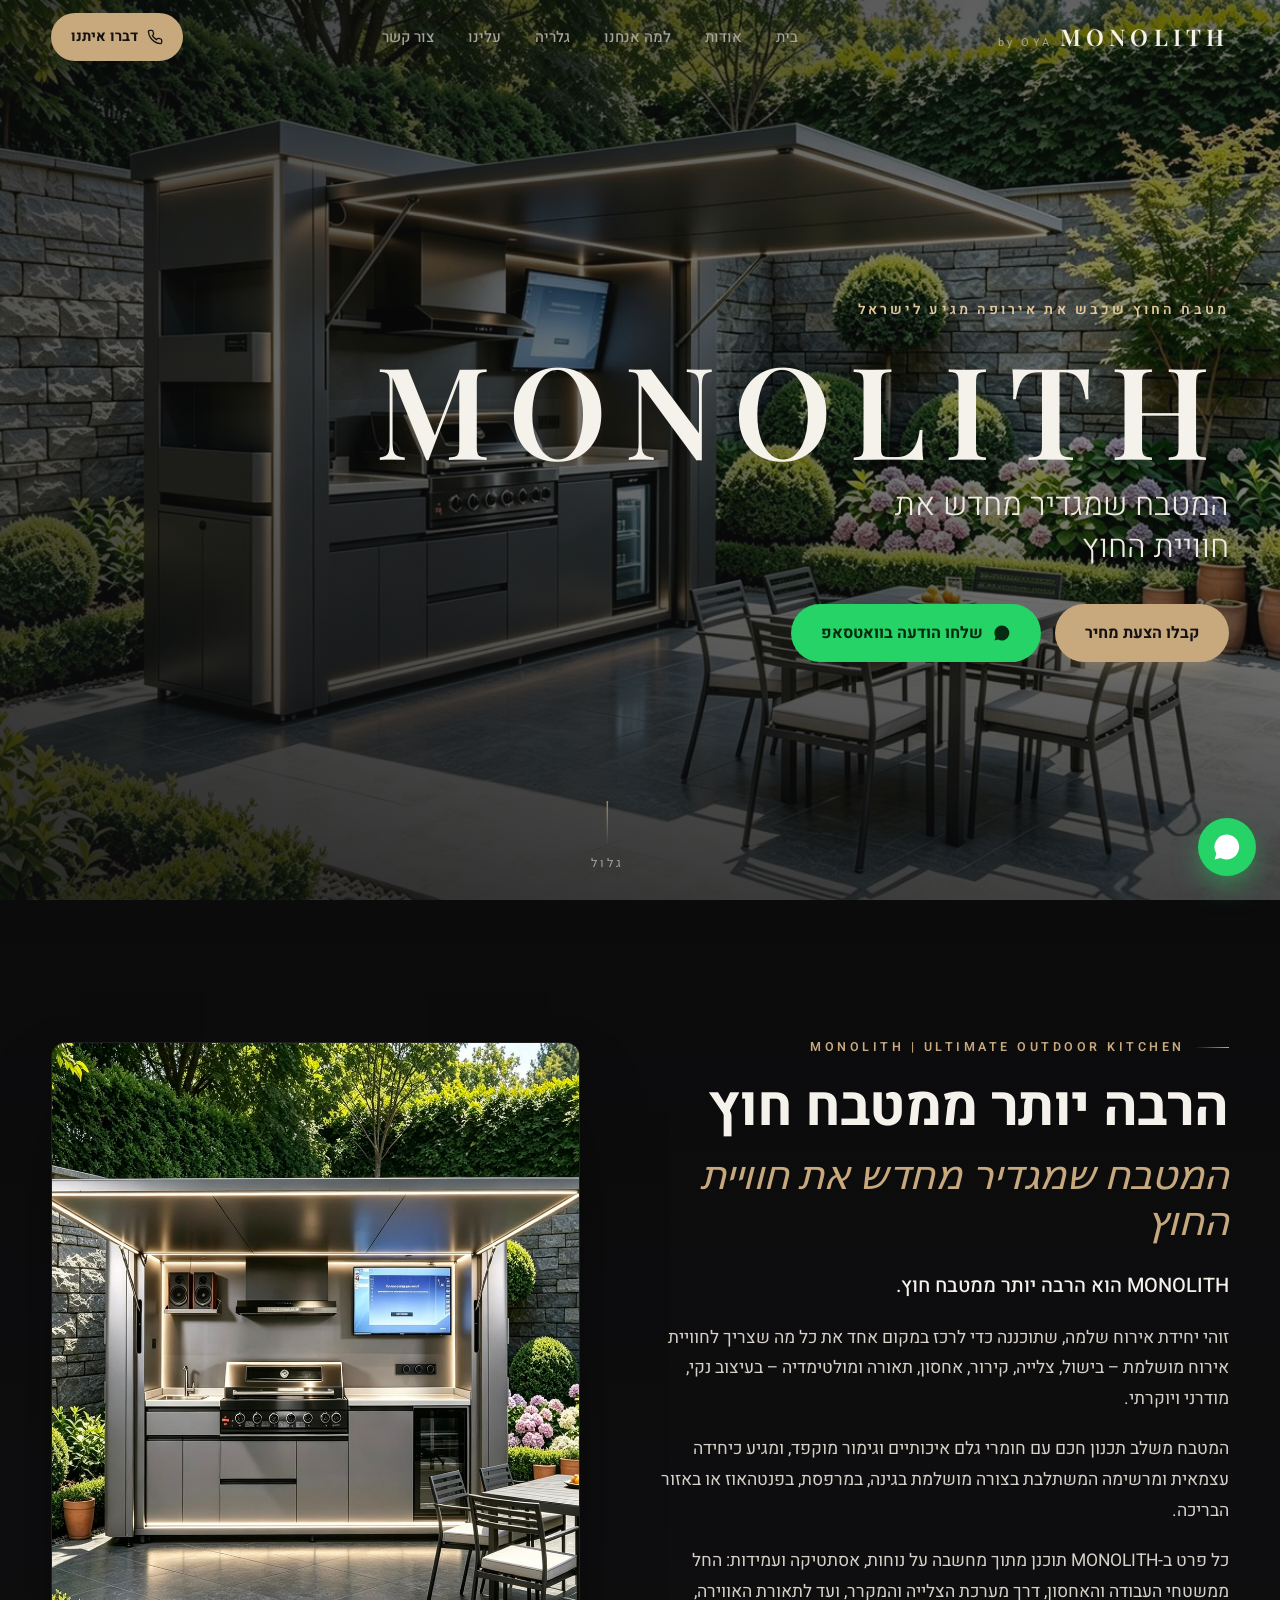
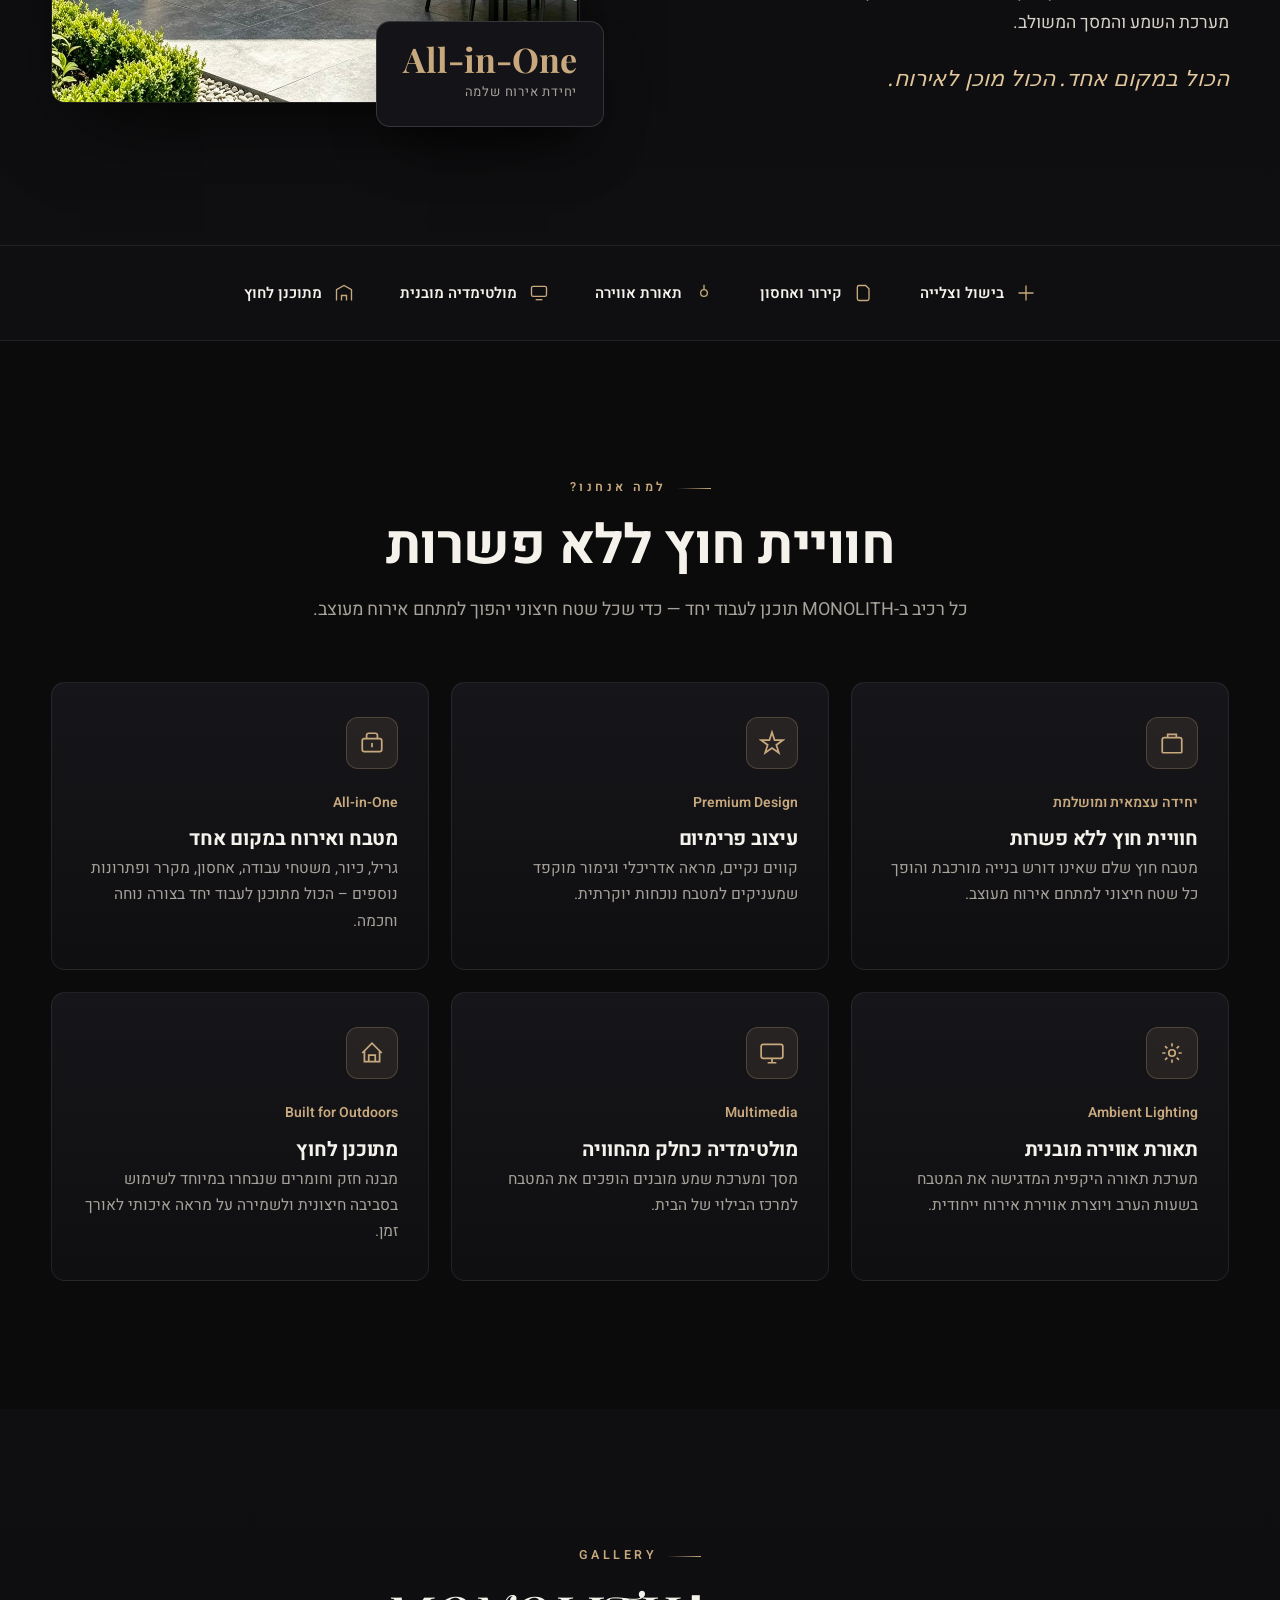
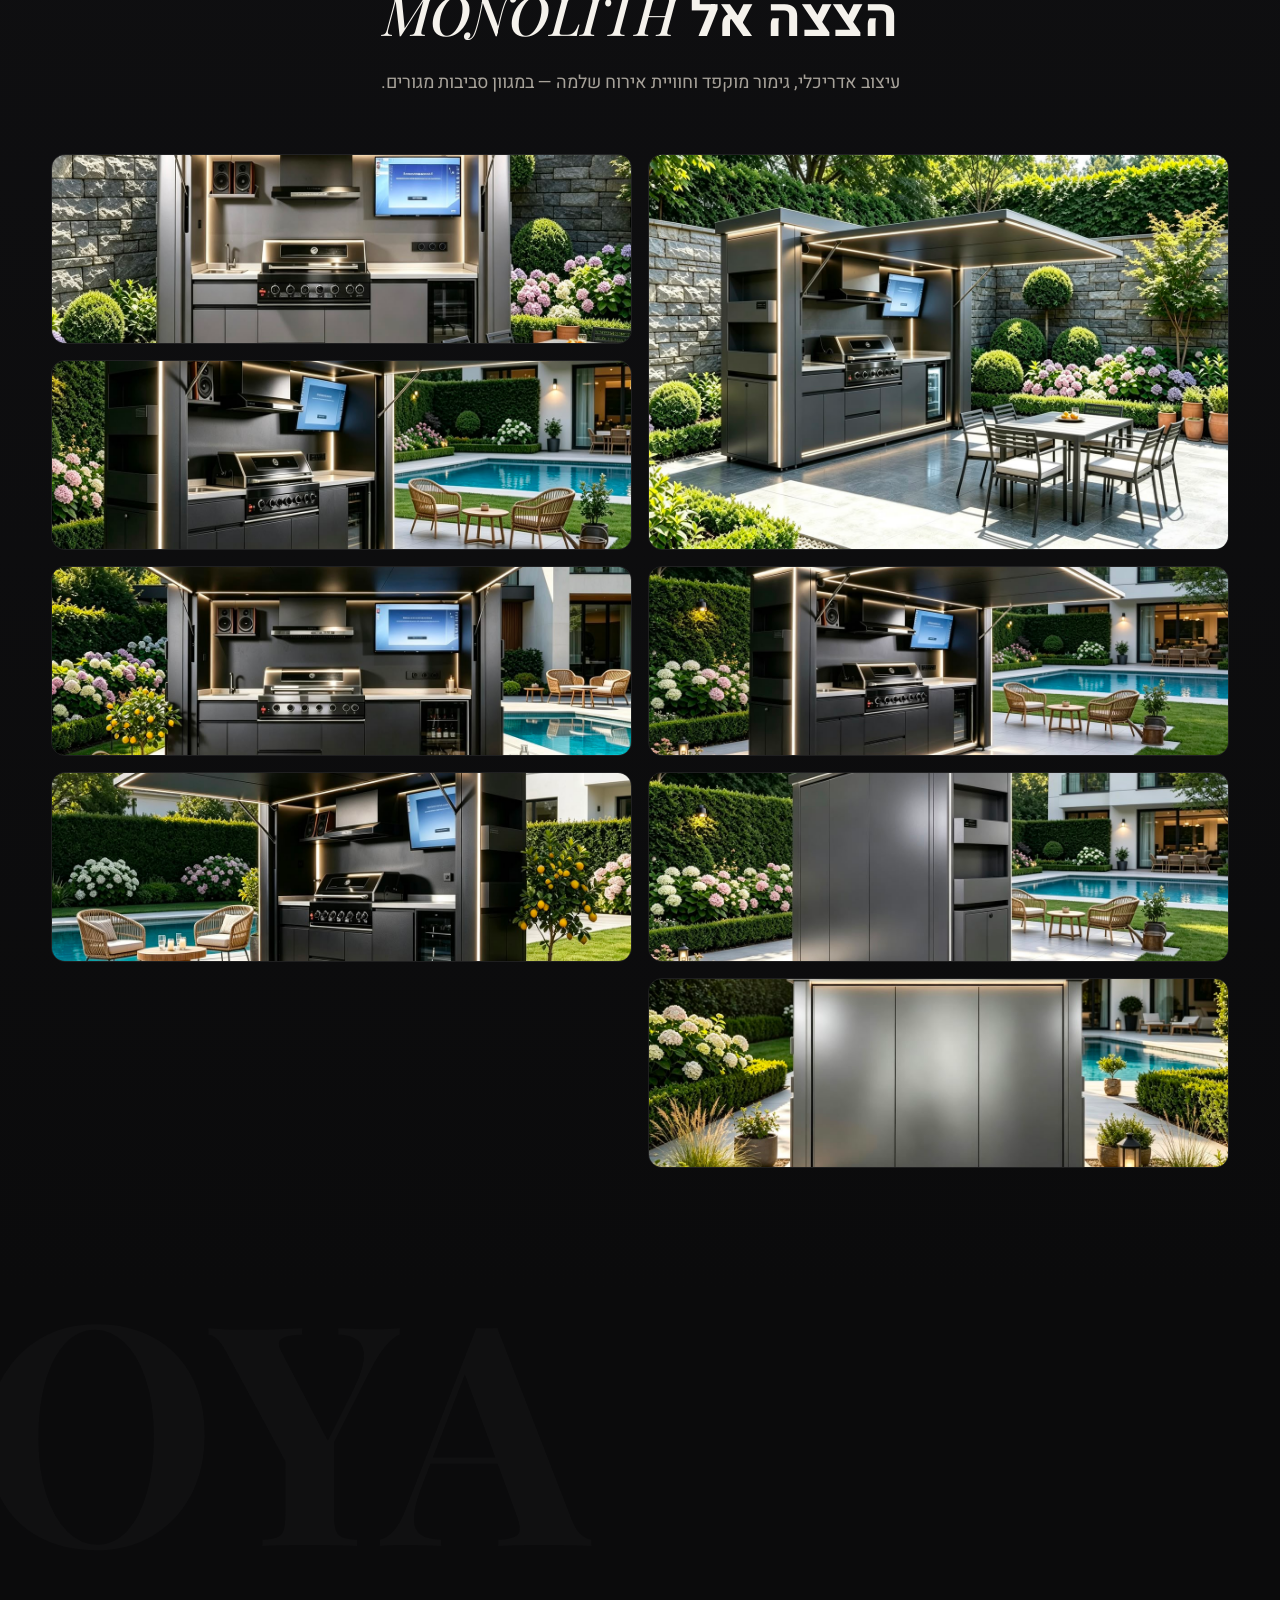
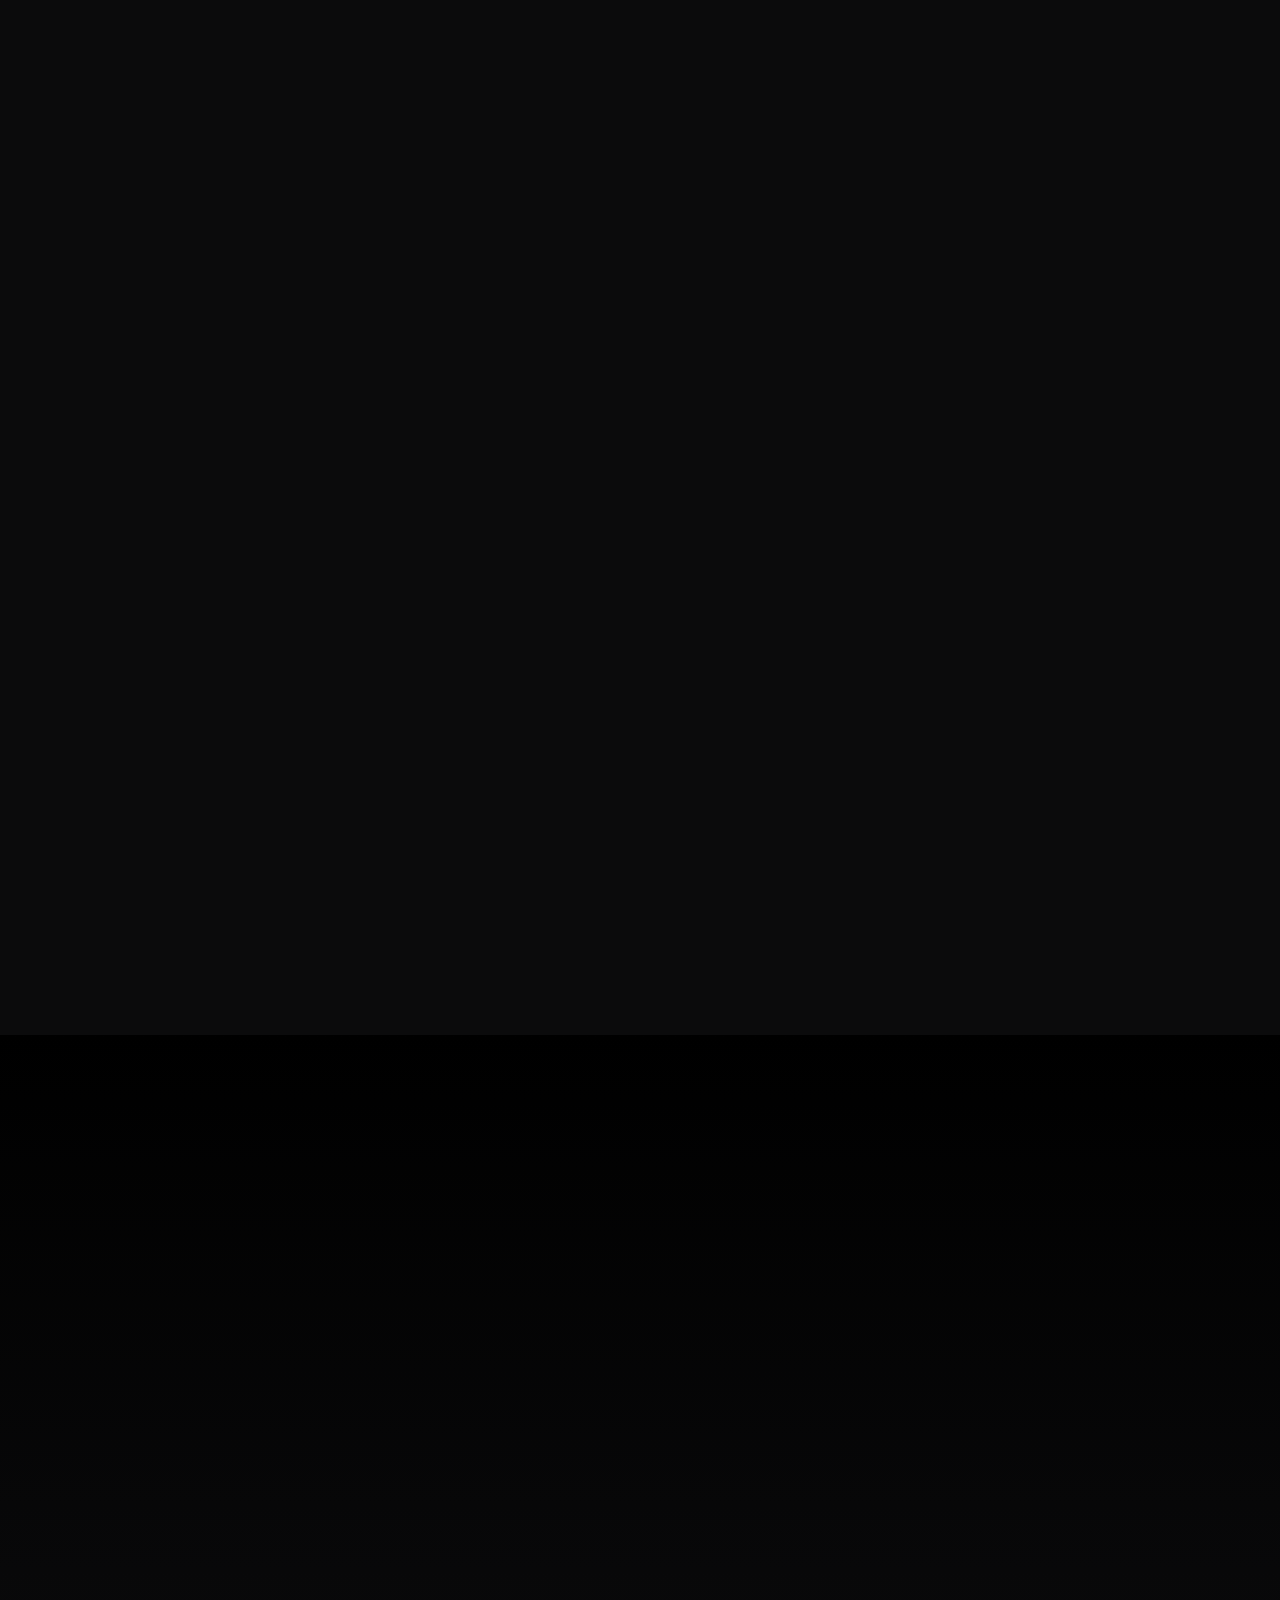
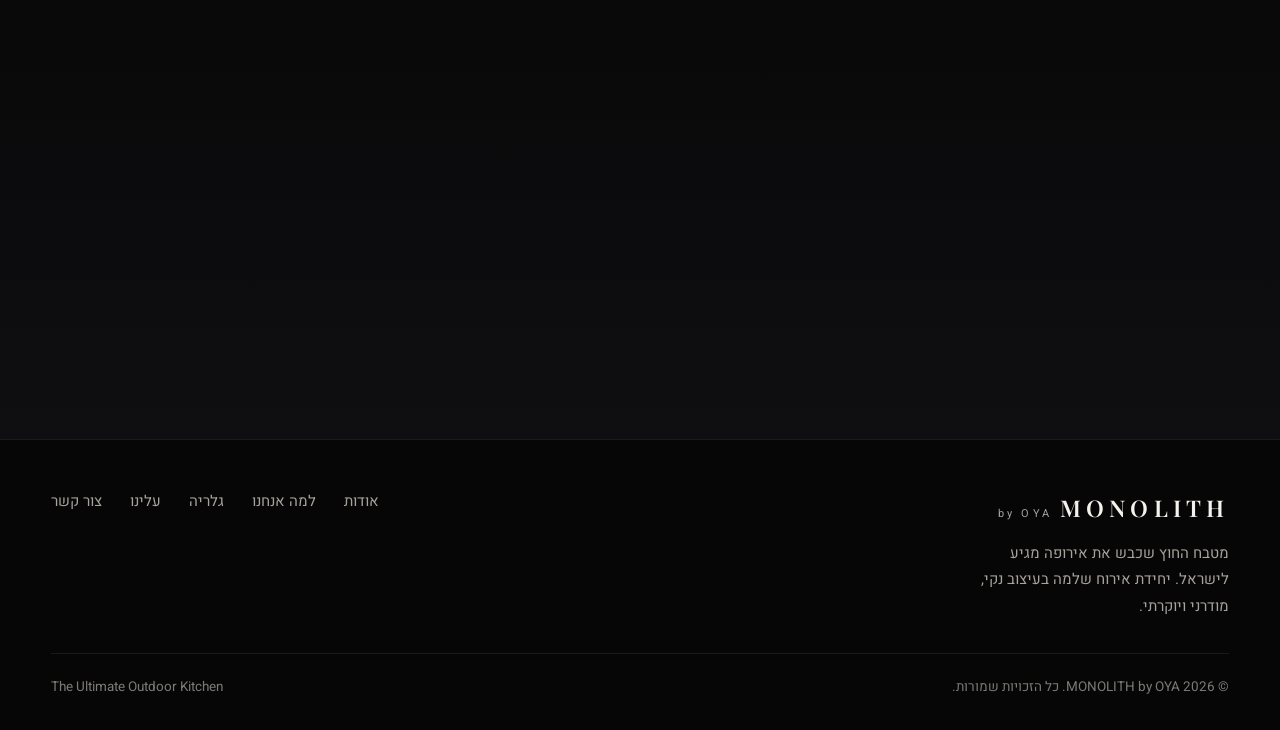
==== index.html @ 4d853788 "MONOLITH by OYA landing page (hero video, RTL, anchor nav, contact)" ====
<!DOCTYPE html>
<html lang="he" dir="rtl">
<head>
<meta charset="UTF-8">
<meta name="viewport" content="width=device-width, initial-scale=1">
<title>MONOLITH by OYA | מטבח החוץ שמגדיר מחדש את חוויית החוץ</title>
<meta name="description" content="MONOLITH מאת OYA — יחידת מטבח חוץ עצמאית ויוקרתית: גריל, כיור, מקרר, אחסון, תאורת אווירה ומולטימדיה במוצר אחד שלם. מטבח החוץ שכבש את אירופה מגיע לישראל.">
<meta name="theme-color" content="#0b0b0c">
<link rel="canonical" href="https://monolith-kitchens.com/">
<!-- Open Graph -->
<meta property="og:type" content="website">
<meta property="og:title" content="MONOLITH by OYA — The Ultimate Outdoor Kitchen">
<meta property="og:description" content="מטבח החוץ שכבש את אירופה מגיע לישראל. יחידת אירוח שלמה בעיצוב נקי, מודרני ויוקרתי.">
<meta property="og:image" content="assets/img/kitchen-1.jpg">
<meta property="og:locale" content="he_IL">
<!-- Fonts -->
<link rel="preconnect" href="https://fonts.googleapis.com">
<link rel="preconnect" href="https://fonts.gstatic.com" crossorigin>
<link href="https://fonts.googleapis.com/css2?family=Heebo:wght@300;400;500;600;700;800&family=Playfair+Display:ital,wght@0,500;0,600;0,700;1,400;1,500;1,600&display=swap" rel="stylesheet">
<link rel="stylesheet" href="assets/css/style.css">
<!-- JSON-LD -->
<script type="application/ld+json">
{
  "@context":"https://schema.org",
  "@type":"Product",
  "name":"MONOLITH Outdoor Kitchen",
  "brand":{"@type":"Brand","name":"OYA"},
  "description":"יחידת מטבח חוץ עצמאית ויוקרתית המשלבת גריל, כיור, מקרר, אחסון, תאורת אווירה ומולטימדיה במוצר אחד שלם.",
  "image":["assets/img/kitchen-1.jpg","assets/img/kitchen-6.jpg"],
  "category":"Outdoor Kitchen",
  "manufacturer":{"@type":"Organization","name":"OYA","telephone":"+972505165278","email":"monolith.kitchens@gmail.com"}
}
</script>
</head>
<body>

<!-- ============ HEADER ============ -->
<header class="site-header">
  <div class="wrap hdr-inner">
    <a href="#hero" class="logo">MONOLITH<small>by OYA</small></a>
    <nav class="nav">
      <a href="#hero">בית</a>
      <a href="#about">אודות</a>
      <a href="#why">למה אנחנו</a>
      <a href="#gallery">גלריה</a>
      <a href="#oya">עלינו</a>
      <a href="#contact">צור קשר</a>
    </nav>
    <a href="#contact" class="hdr-cta">
      <svg width="16" height="16" viewBox="0 0 24 24" fill="none" stroke="currentColor" stroke-width="2" stroke-linecap="round"><path d="M22 16.92v3a2 2 0 0 1-2.18 2 19.79 19.79 0 0 1-8.63-3.07 19.5 19.5 0 0 1-6-6 19.79 19.79 0 0 1-3.07-8.67A2 2 0 0 1 4.11 2h3a2 2 0 0 1 2 1.72c.13.96.36 1.9.7 2.81a2 2 0 0 1-.45 2.11L8.09 9.91a16 16 0 0 0 6 6l1.27-1.27a2 2 0 0 1 2.11-.45c.9.34 1.85.57 2.81.7A2 2 0 0 1 22 16.92z"/></svg>
      דברו איתנו
    </a>
    <button class="burger" aria-label="תפריט"><span></span><span></span><span></span></button>
  </div>
</header>

<!-- mobile drawer -->
<div class="drawer">
  <a href="#hero">בית</a>
  <a href="#about">אודות</a>
  <a href="#why">למה אנחנו</a>
  <a href="#gallery">גלריה</a>
  <a href="#oya">עלינו</a>
  <a href="#contact">צור קשר</a>
  <a href="#contact" class="drawer-cta">דברו איתנו</a>
</div>

<!-- ============ HERO ============ -->
<section id="hero" class="hero">
  <video class="hero-video" autoplay muted loop playsinline poster="assets/img/kitchen-1.jpg">
    <source src="assets/video/hero.mp4" type="video/mp4">
  </video>
  <div class="hero-overlay"></div>
  <div class="hero-content">
    <p class="hero-tagline reveal">מטבח החוץ שכבש את אירופה מגיע לישראל</p>
    <h1 class="reveal d1">MONOLITH</h1>
    <p class="sub reveal d2">המטבח שמגדיר מחדש את חוויית החוץ</p>
    <div class="hero-actions reveal d3">
      <a href="#contact" class="btn btn-primary">קבלו הצעת מחיר</a>
      <a href="https://wa.me/972505165278" target="_blank" rel="noopener" class="btn btn-wa">
        <svg width="18" height="18" viewBox="0 0 24 24" fill="currentColor"><path d="M17.5 14.4c-.3-.2-1.7-.9-2-1s-.5-.2-.7.1-.8 1-.9 1.2-.3.2-.6.1a8 8 0 0 1-2.4-1.5 9 9 0 0 1-1.6-2c-.2-.3 0-.5.1-.6l.5-.5.3-.5a.5.5 0 0 0 0-.5L8.7 6.4c-.2-.5-.4-.4-.6-.4h-.5a1 1 0 0 0-.7.3 3 3 0 0 0-.9 2.2 5.2 5.2 0 0 0 1.1 2.7 11.8 11.8 0 0 0 4.5 4 15 15 0 0 0 1.5.6 3.6 3.6 0 0 0 1.7.1c.5-.1 1.6-.7 1.9-1.3s.3-1.2.2-1.3-.3-.2-.6-.4zM12 2a10 10 0 0 0-8.5 15.3L2 22l4.8-1.3A10 10 0 1 0 12 2z"/></svg>
        שלחו הודעה בוואטסאפ
      </a>
    </div>
  </div>
  <div class="scroll-hint"><span></span>גלול</div>
</section>

<!-- ============ ABOUT / INTRO ============ -->
<section id="about" class="section about">
  <div class="wrap about-grid">
    <div class="about-copy reveal">
      <span class="eyebrow">MONOLITH | Ultimate Outdoor Kitchen</span>
      <h2>הרבה יותר ממטבח חוץ<span class="serif">המטבח שמגדיר מחדש את חוויית החוץ</span></h2>
      <p>MONOLITH הוא הרבה יותר ממטבח חוץ.</p>
      <p>זוהי יחידת אירוח שלמה, שתוכננה כדי לרכז במקום אחד את כל מה שצריך לחוויית אירוח מושלמת – בישול, צלייה, קירור, אחסון, תאורה ומולטימדיה – בעיצוב נקי, מודרני ויוקרתי.</p>
      <p>המטבח משלב תכנון חכם עם חומרי גלם איכותיים וגימור מוקפד, ומגיע כיחידה עצמאית ומרשימה המשתלבת בצורה מושלמת בגינה, במרפסת, בפנטהאוז או באזור הבריכה.</p>
      <p>כל פרט ב-MONOLITH תוכנן מתוך מחשבה על נוחות, אסתטיקה ועמידות: החל ממשטחי העבודה והאחסון, דרך מערכת הצלייה והמקרר, ועד לתאורת האווירה, מערכת השמע והמסך המשולב.</p>
      <p class="closer">הכול במקום אחד. הכול מוכן לאירוח.</p>
    </div>
    <div class="about-media reveal d2">
      <img src="assets/img/kitchen-6.jpg" alt="יחידת מטבח החוץ MONOLITH פתוחה עם גריל, מסך ומערכת שמע">
      <div class="badge"><b>All-in-One</b><span>יחידת אירוח שלמה</span></div>
    </div>
  </div>
</section>

<!-- ============ FEATURE BAND ============ -->
<div class="band">
  <div class="wrap band-inner">
    <div class="pill reveal"><svg viewBox="0 0 24 24"><path d="M3 12h18M12 3v18"/></svg><b>בישול וצלייה</b></div>
    <div class="pill reveal d1"><svg viewBox="0 0 24 24"><path d="M4 19V5a2 2 0 0 1 2-2h8l4 4v12a2 2 0 0 1-2 2H6a2 2 0 0 1-2-2z"/></svg><b>קירור ואחסון</b></div>
    <div class="pill reveal d2"><svg viewBox="0 0 24 24"><path d="M12 2v6m0 0a4 4 0 1 0 0 8 4 4 0 0 0 0-8z"/></svg><b>תאורת אווירה</b></div>
    <div class="pill reveal d3"><svg viewBox="0 0 24 24"><rect x="3" y="4" width="18" height="12" rx="2"/><path d="M8 20h8"/></svg><b>מולטימדיה מובנית</b></div>
    <div class="pill reveal d4"><svg viewBox="0 0 24 24"><path d="M3 21V8l9-5 9 5v13"/><path d="M9 21v-6h6v6"/></svg><b>מתוכנן לחוץ</b></div>
  </div>
</div>

<!-- ============ WHY US ============ -->
<section id="why" class="section why">
  <div class="wrap">
    <div class="section-head center reveal">
      <span class="eyebrow">למה אנחנו?</span>
      <h2>חוויית חוץ ללא פשרות</h2>
      <p>כל רכיב ב-MONOLITH תוכנן לעבוד יחד — כדי שכל שטח חיצוני יהפוך למתחם אירוח מעוצב.</p>
    </div>
    <div class="why-grid">

      <article class="feature reveal">
        <div class="ico"><svg viewBox="0 0 24 24"><path d="M3 21V9a2 2 0 0 1 2-2h14a2 2 0 0 1 2 2v12"/><path d="M3 21h18M8 7V4h8v3"/></svg></div>
        <span class="sub">יחידה עצמאית ומושלמת</span>
        <h3>חוויית חוץ ללא פשרות</h3>
        <p>מטבח חוץ שלם שאינו דורש בנייה מורכבת והופך כל שטח חיצוני למתחם אירוח מעוצב.</p>
      </article>

      <article class="feature reveal d1">
        <div class="ico"><svg viewBox="0 0 24 24"><path d="M12 2l2.4 7.4H22l-6 4.4 2.3 7.2L12 16.6 5.7 21l2.3-7.2-6-4.4h7.6z"/></svg></div>
        <span class="sub">Premium Design</span>
        <h3>עיצוב פרימיום</h3>
        <p>קווים נקיים, מראה אדריכלי וגימור מוקפד שמעניקים למטבח נוכחות יוקרתית.</p>
      </article>

      <article class="feature reveal d2">
        <div class="ico"><svg viewBox="0 0 24 24"><rect x="3" y="8" width="18" height="12" rx="2"/><path d="M7 8V5a2 2 0 0 1 2-2h6a2 2 0 0 1 2 2v3M12 12v4"/></svg></div>
        <span class="sub">All-in-One</span>
        <h3>מטבח ואירוח במקום אחד</h3>
        <p>גריל, כיור, משטחי עבודה, אחסון, מקרר ופתרונות נוספים – הכול מתוכנן לעבוד יחד בצורה נוחה וחכמה.</p>
      </article>

      <article class="feature reveal">
        <div class="ico"><svg viewBox="0 0 24 24"><path d="M12 3v3m0 12v3M3 12h3m12 0h3M5.6 5.6l2.1 2.1m8.6 8.6l2.1 2.1m0-12.8l-2.1 2.1M7.7 16.3l-2.1 2.1"/><circle cx="12" cy="12" r="3"/></svg></div>
        <span class="sub">Ambient Lighting</span>
        <h3>תאורת אווירה מובנית</h3>
        <p>מערכת תאורה היקפית המדגישה את המטבח בשעות הערב ויוצרת אווירת אירוח ייחודית.</p>
      </article>

      <article class="feature reveal d1">
        <div class="ico"><svg viewBox="0 0 24 24"><rect x="2" y="4" width="20" height="13" rx="2"/><path d="M8 21h8m-4-4v4"/></svg></div>
        <span class="sub">Multimedia</span>
        <h3>מולטימדיה כחלק מהחוויה</h3>
        <p>מסך ומערכת שמע מובנים הופכים את המטבח למרכז הבילוי של הבית.</p>
      </article>

      <article class="feature reveal d2">
        <div class="ico"><svg viewBox="0 0 24 24"><path d="M3 12l9-9 9 9"/><path d="M5 10v10h14V10M9 20v-6h6v6"/></svg></div>
        <span class="sub">Built for Outdoors</span>
        <h3>מתוכנן לחוץ</h3>
        <p>מבנה חזק וחומרים שנבחרו במיוחד לשימוש בסביבה חיצונית ולשמירה על מראה איכותי לאורך זמן.</p>
      </article>

    </div>
  </div>
</section>

<!-- ============ GALLERY ============ -->
<section id="gallery" class="section gallery">
  <div class="wrap">
    <div class="section-head center reveal">
      <span class="eyebrow">Gallery</span>
      <h2>הצצה אל <span class="serif">MONOLITH</span></h2>
      <p>עיצוב אדריכלי, גימור מוקפד וחוויית אירוח שלמה — במגוון סביבות מגורים.</p>
    </div>
    <div class="gal-grid">
      <div class="gal-item big reveal"><img src="assets/img/kitchen-1.jpg" alt="מטבח חוץ MONOLITH פתוח בגינה עם פינת אוכל" loading="lazy"></div>
      <div class="gal-item sq reveal d1"><img src="assets/img/kitchen-6.jpg" alt="חזית מטבח MONOLITH עם מסך ומערכת שמע" loading="lazy"></div>
      <div class="gal-item sq reveal d2"><img src="assets/img/kitchen-3.jpg" alt="MONOLITH בסביבת גינה מעוצבת" loading="lazy"></div>
      <div class="gal-item wide reveal"><img src="assets/img/kitchen-2.jpg" alt="מבט על יחידת המטבח הפתוחה" loading="lazy"></div>
      <div class="gal-item wide reveal d1"><img src="assets/img/kitchen-4.jpg" alt="גריל ומשטחי עבודה של MONOLITH" loading="lazy"></div>
      <div class="gal-item sq reveal"><img src="assets/img/kitchen-5.jpg" alt="פרטי הגימור של מטבח החוץ" loading="lazy"></div>
      <div class="gal-item sq reveal d1"><img src="assets/img/kitchen-7.jpg" alt="תאורת אווירה מובנית בשעות הערב" loading="lazy"></div>
      <div class="gal-item sq reveal d2"><img src="assets/img/kitchen-8.jpg" alt="מקרר, אחסון ופתרונות אירוח" loading="lazy"></div>
    </div>
  </div>
</section>

<!-- ============ OYA / ABOUT US ============ -->
<section id="oya" class="section oya">
  <div class="wrap oya-grid">
    <div class="oya-media reveal">
      <img src="assets/img/render-1.jpg" alt="הדמיית תכנון MONOLITH מאת OYA">
    </div>
    <div class="oya-copy reveal d1">
      <span class="eyebrow">עלינו</span>
      <h2>ב-OYA רצינו ליצור משהו שונה</h2>
      <p class="lead">לא עוד אוסף של ארונות, גריל ומקרר – אלא מוצר אחד שלם, מעוצב ומתוכנן עד הפרט האחרון.</p>
      <p>כך נולד MONOLITH: מטבח חוץ שמחבר בין עיצוב אדריכלי, טכנולוגיה, פונקציונליות וחוויית אירוח.</p>
      <p>אנחנו מאמינים שהחלל החיצוני של הבית צריך לקבל את אותה תשומת הלב כמו פנים הבית. לכן אנחנו מקפידים על איכות החומרים, רמת הגימור, הנוחות והפרטים הקטנים שמבדילים בין מטבח חוץ רגיל למוצר שבאמת הופך לחלק מהבית.</p>
      <p class="signature">MONOLITH by OYA – The Ultimate Outdoor Kitchen.</p>
    </div>
  </div>
</section>

<!-- ============ CLOSER ============ -->
<section class="closer-band reveal">
  <div class="wrap">
    <p class="q">לא בנינו עוד מטבח חוץ, יצרנו את <span class="accent">המקום שבו כולם רוצים להיות</span> ושיש בו הכל מהכל</p>
  </div>
</section>

<!-- ============ CONTACT ============ -->
<section id="contact" class="section contact">
  <div class="wrap contact-grid">
    <div class="contact-info reveal">
      <span class="eyebrow">צור קשר</span>
      <h2>מוכנים לשדרג את חוויית החוץ?</h2>
      <p>השאירו פרטים ונחזור אליכם עם כל המידע על MONOLITH — היחידה שהופכת כל חצר למתחם אירוח.</p>
      <div class="info-list">
        <div class="info-item">
          <div class="ii-ico"><svg viewBox="0 0 24 24"><path d="M22 16.92v3a2 2 0 0 1-2.18 2 19.79 19.79 0 0 1-8.63-3.07 19.5 19.5 0 0 1-6-6 19.79 19.79 0 0 1-3.07-8.67A2 2 0 0 1 4.11 2h3a2 2 0 0 1 2 1.72c.13.96.36 1.9.7 2.81a2 2 0 0 1-.45 2.11L8.09 9.91a16 16 0 0 0 6 6l1.27-1.27a2 2 0 0 1 2.11-.45c.9.34 1.85.57 2.81.7A2 2 0 0 1 22 16.92z"/></svg></div>
          <div><h4>טלפון</h4><a href="tel:+972505165278">050-516-5278</a></div>
        </div>
        <div class="info-item">
          <div class="ii-ico"><svg viewBox="0 0 24 24"><rect x="2" y="4" width="20" height="16" rx="2"/><path d="m22 6-10 7L2 6"/></svg></div>
          <div><h4>אימייל</h4><a href="mailto:monolith.kitchens@gmail.com">monolith.kitchens@gmail.com</a></div>
        </div>
        <div class="info-item">
          <div class="ii-ico"><svg viewBox="0 0 24 24"><circle cx="12" cy="12" r="9"/><path d="M12 7v5l3 2"/></svg></div>
          <div>
            <h4>שעות פעילות</h4>
            <p class="hours">ראשון–חמישי: 09:00–19:00<br>שישי: 08:00–16:00<br>שבת: סגור</p>
          </div>
        </div>
      </div>
      <div class="contact-actions">
        <a href="tel:+972505165278" class="btn btn-primary">התקשרו עכשיו</a>
        <a href="https://wa.me/972505165278" target="_blank" rel="noopener" class="btn btn-wa">
          <svg width="18" height="18" viewBox="0 0 24 24" fill="currentColor"><path d="M17.5 14.4c-.3-.2-1.7-.9-2-1s-.5-.2-.7.1-.8 1-.9 1.2-.3.2-.6.1a8 8 0 0 1-2.4-1.5 9 9 0 0 1-1.6-2c-.2-.3 0-.5.1-.6l.5-.5.3-.5a.5.5 0 0 0 0-.5L8.7 6.4c-.2-.5-.4-.4-.6-.4h-.5a1 1 0 0 0-.7.3 3 3 0 0 0-.9 2.2 5.2 5.2 0 0 0 1.1 2.7 11.8 11.8 0 0 0 4.5 4 15 15 0 0 0 1.5.6 3.6 3.6 0 0 0 1.7.1c.5-.1 1.6-.7 1.9-1.3s.3-1.2.2-1.3-.3-.2-.6-.4zM12 2a10 10 0 0 0-8.5 15.3L2 22l4.8-1.3A10 10 0 1 0 12 2z"/></svg>
          וואטסאפ
        </a>
      </div>
    </div>

    <div class="lead-card reveal d1">
      <h3>קבלו הצעת מחיר</h3>
      <p class="fine">מלאו את הפרטים ונחזור אליכם בהקדם.</p>
      <form id="lead-form" action="https://api.web3forms.com/submit" method="POST">
        <!-- TODO: החליפו במפתח Web3Forms חינמי עבור monolith.kitchens@gmail.com (web3forms.com) -->
        <input type="hidden" name="access_key" value="MONOLITH_WEB3FORMS_KEY_HERE">
        <input type="hidden" name="subject" value="ליד חדש מאתר MONOLITH">
        <input type="hidden" name="from_name" value="MONOLITH by OYA">
        <input type="checkbox" name="botcheck" style="display:none">
        <div class="field">
          <label for="name">שם מלא</label>
          <input id="name" type="text" name="name" placeholder="השם שלכם" required>
        </div>
        <div class="field">
          <label for="phone">טלפון</label>
          <input id="phone" type="tel" name="phone" placeholder="050-000-0000" required>
        </div>
        <div class="field">
          <label for="email">אימייל</label>
          <input id="email" type="email" name="email" placeholder="you@email.com">
        </div>
        <div class="field">
          <label for="message">איך נוכל לעזור?</label>
          <textarea id="message" name="message" placeholder="ספרו לנו על השטח והצרכים שלכם"></textarea>
        </div>
        <label class="consent">
          <input type="checkbox" required>
          <span>אני מאשר/ת שניצור איתי קשר בנוגע לפנייתי ומסכים/ה למדיניות הפרטיות ולתנאי השימוש.</span>
        </label>
        <button type="submit" class="btn btn-primary">שליחה</button>
        <p class="form-note">הפרטים נשלחים ישירות אל MONOLITH by OYA ולא מועברים לצד שלישי.</p>
      </form>
    </div>
  </div>
</section>

<!-- ============ FOOTER ============ -->
<footer class="site-footer">
  <div class="wrap">
    <div class="foot-top">
      <div class="foot-brand">
        <div class="logo">MONOLITH<small>by OYA</small></div>
        <p>מטבח החוץ שכבש את אירופה מגיע לישראל. יחידת אירוח שלמה בעיצוב נקי, מודרני ויוקרתי.</p>
      </div>
      <nav class="foot-nav">
        <a href="#about">אודות</a>
        <a href="#why">למה אנחנו</a>
        <a href="#gallery">גלריה</a>
        <a href="#oya">עלינו</a>
        <a href="#contact">צור קשר</a>
      </nav>
    </div>
    <div class="foot-bottom">
      <span>© 2026 MONOLITH by OYA. כל הזכויות שמורות.</span>
      <span>The Ultimate Outdoor Kitchen</span>
    </div>
  </div>
</footer>

<!-- floating whatsapp -->
<a href="https://wa.me/972505165278" target="_blank" rel="noopener" class="wa-float" aria-label="וואטסאפ">
  <svg viewBox="0 0 24 24"><path d="M17.5 14.4c-.3-.2-1.7-.9-2-1s-.5-.2-.7.1-.8 1-.9 1.2-.3.2-.6.1a8 8 0 0 1-2.4-1.5 9 9 0 0 1-1.6-2c-.2-.3 0-.5.1-.6l.5-.5.3-.5a.5.5 0 0 0 0-.5L8.7 6.4c-.2-.5-.4-.4-.6-.4h-.5a1 1 0 0 0-.7.3 3 3 0 0 0-.9 2.2 5.2 5.2 0 0 0 1.1 2.7 11.8 11.8 0 0 0 4.5 4 15 15 0 0 0 1.5.6 3.6 3.6 0 0 0 1.7.1c.5-.1 1.6-.7 1.9-1.3s.3-1.2.2-1.3-.3-.2-.6-.4zM12 2a10 10 0 0 0-8.5 15.3L2 22l4.8-1.3A10 10 0 1 0 12 2z"/></svg>
</a>

<script src="assets/js/main.js"></script>
</body>
</html>
---- assets/css/style.css ----
/* ===== MONOLITH by OYA — dark luxury RTL landing ===== */
:root{
  --bg:#0b0b0c;
  --bg-2:#0f0f11;
  --bg-3:#16161a;
  --panel:#141418;
  --line:rgba(255,255,255,.08);
  --line-2:rgba(255,255,255,.14);
  --ink:#f5f2ec;
  --muted:#a7a29a;
  --muted-2:#7d7a73;
  --accent:#c8a97e;      /* champagne / warm bronze */
  --accent-2:#e2c79c;
  --accent-d:#a98a5f;
  --radius:14px;
  --maxw:1240px;
  --ease:cubic-bezier(.22,.61,.36,1);
}
*{margin:0;padding:0;box-sizing:border-box}
html{scroll-behavior:smooth;scroll-padding-top:84px;overflow-x:hidden}
body{
  font-family:"Heebo","Assistant",system-ui,-apple-system,"Segoe UI",Arial,sans-serif;
  background:var(--bg);color:var(--ink);
  line-height:1.75;font-size:17px;
  -webkit-font-smoothing:antialiased;overflow-x:hidden;
}
h1,h2,h3,h4{line-height:1.15;font-weight:700;letter-spacing:-.01em}
a{color:inherit;text-decoration:none}
img{max-width:100%;display:block}
.wrap{width:min(92%,var(--maxw));margin-inline:auto}
.serif{font-family:"Playfair Display",Georgia,serif;font-style:italic;font-weight:500}
.accent{color:var(--accent)}
.brandmark{font-family:"Playfair Display",Georgia,serif;font-weight:600;letter-spacing:.22em}

/* ---- eyebrow ---- */
.eyebrow{
  display:inline-flex;align-items:center;gap:10px;
  font-size:12.5px;letter-spacing:.28em;font-weight:600;
  color:var(--accent);text-transform:uppercase;margin-bottom:18px;
}
.eyebrow::before{content:"";width:34px;height:1px;background:linear-gradient(90deg,transparent,var(--accent))}

/* ================= HEADER ================= */
.site-header{
  position:fixed;inset-block-start:0;inset-inline:0;z-index:60;
  transition:background .4s var(--ease),border-color .4s var(--ease),backdrop-filter .4s;
  border-block-end:1px solid transparent;
}
.site-header.scrolled{
  background:rgba(11,11,12,.82);backdrop-filter:blur(14px);
  border-block-end-color:var(--line);
}
.hdr-inner{display:flex;align-items:center;justify-content:space-between;gap:24px;height:74px}
.logo{display:flex;align-items:baseline;gap:8px;font-family:"Playfair Display",serif;font-weight:600;font-size:23px;letter-spacing:.22em}
.logo small{font-family:"Heebo",sans-serif;font-weight:400;font-size:11px;letter-spacing:.24em;color:var(--muted);letter-spacing:.3em}
.nav{display:flex;align-items:center;gap:34px}
.nav a{font-size:15px;color:var(--muted);position:relative;transition:color .25s;font-weight:500}
.nav a::after{content:"";position:absolute;inset-block-end:-6px;inset-inline-end:0;width:0;height:1px;background:var(--accent);transition:width .3s var(--ease)}
.nav a:hover{color:var(--ink)}
.nav a:hover::after{width:100%}
.hdr-cta{display:inline-flex;align-items:center;gap:9px;background:var(--accent);color:#141212;padding:11px 20px;border-radius:100px;font-weight:700;font-size:14.5px;transition:transform .25s,background .25s}
.hdr-cta:hover{background:var(--accent-2);transform:translateY(-2px)}
.burger{display:none;flex-direction:column;gap:5px;background:none;border:0;cursor:pointer;padding:8px}
.burger span{width:26px;height:2px;background:var(--ink);transition:.3s}
.burger.open span:nth-child(1){transform:translateY(7px) rotate(45deg)}
.burger.open span:nth-child(2){opacity:0}
.burger.open span:nth-child(3){transform:translateY(-7px) rotate(-45deg)}

/* mobile drawer */
.drawer{position:fixed;inset:0;z-index:55;background:rgba(9,9,10,.97);backdrop-filter:blur(8px);
  display:flex;flex-direction:column;justify-content:center;align-items:center;gap:6px;
  opacity:0;visibility:hidden;transition:opacity .35s;padding:40px}
.drawer.open{opacity:1;visibility:visible}
.drawer a{font-size:24px;font-family:"Playfair Display",serif;color:var(--ink);padding:14px}
.drawer .drawer-cta{margin-top:24px;background:var(--accent);color:#141212;border-radius:100px;padding:14px 34px;font-family:"Heebo",sans-serif;font-weight:700;font-size:17px}

/* ================= HERO ================= */
.hero{position:relative;min-height:100svh;display:flex;align-items:center;overflow:hidden}
.hero-video{position:absolute;inset:0;width:100%;height:100%;object-fit:cover;z-index:0}
.hero-overlay{position:absolute;inset:0;z-index:1;
  background:
    linear-gradient(180deg,rgba(11,11,12,.55) 0%,rgba(11,11,12,.30) 40%,rgba(11,11,12,.72) 100%),
    linear-gradient(90deg,rgba(11,11,12,.55),rgba(11,11,12,.15));
}
.hero-content{position:relative;z-index:2;width:min(92%,var(--maxw));margin-inline:auto;padding-block:120px 60px}
.hero-tagline{font-size:14px;letter-spacing:.22em;color:var(--accent-2);font-weight:600;margin-bottom:22px}
.hero h1{font-family:"Playfair Display",serif;font-weight:600;letter-spacing:.14em;
  font-size:clamp(3.4rem,11vw,8rem);line-height:.98;margin-bottom:14px}
.hero .sub{font-size:clamp(1.25rem,3.4vw,2rem);font-weight:300;color:#efeae1;max-width:22ch;margin-bottom:36px;line-height:1.3}
.hero-actions{display:flex;flex-wrap:wrap;gap:14px;align-items:center}
.scroll-hint{position:absolute;inset-block-end:26px;inset-inline-start:50%;transform:translateX(-50%);z-index:2;
  color:var(--muted);font-size:12px;letter-spacing:.24em;display:flex;flex-direction:column;align-items:center;gap:8px}
.scroll-hint span{width:1px;height:44px;background:linear-gradient(var(--accent),transparent);animation:pulse 2s var(--ease) infinite}
@keyframes pulse{0%,100%{opacity:.3;transform:scaleY(.6)}50%{opacity:1;transform:scaleY(1)}}

/* ---- buttons ---- */
.btn{display:inline-flex;align-items:center;gap:10px;padding:15px 30px;border-radius:100px;font-weight:700;font-size:16px;transition:transform .25s var(--ease),background .25s,box-shadow .25s;cursor:pointer;border:0}
.btn-primary{background:var(--accent);color:#141212;box-shadow:0 10px 30px -12px rgba(200,169,126,.6)}
.btn-primary:hover{background:var(--accent-2);transform:translateY(-3px)}
.btn-ghost{background:rgba(255,255,255,.06);color:var(--ink);border:1px solid var(--line-2);backdrop-filter:blur(6px)}
.btn-ghost:hover{background:rgba(255,255,255,.12);transform:translateY(-3px)}
.btn-wa{background:#25d366;color:#062b12}
.btn-wa:hover{background:#2ce874;transform:translateY(-3px)}

/* ================= SECTIONS ================= */
section{position:relative}
.section{padding-block:clamp(72px,10vw,130px)}
.section-head{max-width:760px;margin-bottom:56px}
.section-head.center{margin-inline:auto;text-align:center}
.section-head h2{font-size:clamp(2rem,5vw,3.4rem);line-height:1.08;margin-bottom:18px}
.section-head p{color:var(--muted);font-size:18px}

/* ---- ABOUT / intro ---- */
.about{background:linear-gradient(180deg,var(--bg),var(--bg-2))}
.about-grid{display:grid;grid-template-columns:1.05fr .95fr;gap:64px;align-items:center}
.about-copy h2{font-size:clamp(2.1rem,5vw,3.5rem);margin-bottom:26px}
.about-copy h2 .serif{display:block;color:var(--accent);font-size:.72em;margin-top:8px}
.about-copy p{color:#d6d1c8;margin-bottom:20px;font-size:17.5px}
.about-copy p:first-of-type{color:var(--ink);font-size:20px;font-weight:500}
.about-copy .closer{color:var(--accent-2);font-family:"Playfair Display",serif;font-style:italic;font-size:22px;margin-top:8px}
.about-media{position:relative}
.about-media img{border-radius:var(--radius);width:100%;aspect-ratio:4/5;object-fit:cover;
  box-shadow:0 40px 80px -30px rgba(0,0,0,.8);border:1px solid var(--line)}
.about-media .badge{position:absolute;inset-block-end:-24px;inset-inline-start:-24px;
  background:var(--panel);border:1px solid var(--line-2);border-radius:var(--radius);padding:20px 26px;
  box-shadow:0 30px 60px -24px rgba(0,0,0,.9)}
.about-media .badge b{font-family:"Playfair Display",serif;font-size:34px;color:var(--accent);display:block;line-height:1}
.about-media .badge span{font-size:13px;color:var(--muted);letter-spacing:.06em}

/* ---- WHY features ---- */
.why{background:var(--bg)}
.why-grid{display:grid;grid-template-columns:repeat(3,1fr);gap:22px}
.feature{background:linear-gradient(180deg,var(--bg-3),var(--bg-2));border:1px solid var(--line);
  border-radius:var(--radius);padding:34px 30px;transition:transform .35s var(--ease),border-color .35s,background .35s;
  position:relative;overflow:hidden}
.feature::before{content:"";position:absolute;inset-block-start:0;inset-inline:0;height:2px;
  background:linear-gradient(90deg,transparent,var(--accent),transparent);opacity:0;transition:opacity .35s}
.feature:hover{transform:translateY(-6px);border-color:var(--line-2);background:linear-gradient(180deg,#1b1b20,var(--bg-3))}
.feature:hover::before{opacity:1}
.feature .ico{width:52px;height:52px;border-radius:12px;display:grid;place-items:center;margin-bottom:22px;
  background:rgba(200,169,126,.1);border:1px solid rgba(200,169,126,.25)}
.feature .ico svg{width:26px;height:26px;stroke:var(--accent);fill:none;stroke-width:1.6}
.feature h3{font-size:20px;margin-bottom:6px}
.feature .sub{color:var(--accent);font-size:14px;font-weight:600;margin-bottom:12px;display:block}
.feature p{color:var(--muted);font-size:15.5px;line-height:1.7}

/* ---- feature strip band ---- */
.band{background:var(--bg-2);border-block:1px solid var(--line)}
.band-inner{display:flex;flex-wrap:wrap;justify-content:center;gap:14px 46px;padding-block:34px;text-align:center}
.band-inner .pill{display:flex;align-items:center;gap:12px;color:var(--muted);font-size:15px}
.band-inner .pill b{color:var(--ink);font-weight:600}
.band-inner .pill svg{width:20px;height:20px;stroke:var(--accent);fill:none;stroke-width:1.6}

/* ---- GALLERY ---- */
.gallery{background:linear-gradient(180deg,var(--bg-2),var(--bg))}
.gal-grid{display:grid;grid-template-columns:repeat(6,1fr);grid-auto-rows:190px;gap:16px}
.gal-item{overflow:hidden;border-radius:var(--radius);border:1px solid var(--line);position:relative;cursor:pointer}
.gal-item img{width:100%;height:100%;object-fit:cover;transition:transform .7s var(--ease)}
.gal-item::after{content:"";position:absolute;inset:0;background:linear-gradient(180deg,transparent 55%,rgba(0,0,0,.4));opacity:0;transition:opacity .4s}
.gal-item:hover img{transform:scale(1.07)}
.gal-item:hover::after{opacity:1}
.gal-item.big{grid-column:span 3;grid-row:span 2}
.gal-item.tall{grid-column:span 3;grid-row:span 2}
.gal-item.wide{grid-column:span 3}
.gal-item.sq{grid-column:span 3}

/* ---- OYA about ---- */
.oya{background:var(--bg);position:relative;overflow:hidden}
.oya::before{content:"OYA";position:absolute;inset-block-start:-4%;inset-inline-end:-2%;
  font-family:"Playfair Display",serif;font-weight:700;font-size:24vw;color:rgba(255,255,255,.02);pointer-events:none;line-height:1}
.oya-grid{display:grid;grid-template-columns:.9fr 1.1fr;gap:64px;align-items:center;position:relative;z-index:1}
.oya-media img{border-radius:var(--radius);width:100%;aspect-ratio:1/1;object-fit:cover;border:1px solid var(--line);box-shadow:0 40px 80px -30px rgba(0,0,0,.8)}
.oya-copy h2{font-size:clamp(2rem,5vw,3.2rem);margin-bottom:24px}
.oya-copy p{color:#d3cec5;margin-bottom:18px;font-size:17.5px}
.oya-copy .lead{color:var(--ink);font-size:20px;font-weight:500}
.oya-copy .signature{font-family:"Playfair Display",serif;font-style:italic;color:var(--accent);font-size:22px;margin-top:10px}

/* ---- CLOSER banner ---- */
.closer-band{padding-block:clamp(80px,12vw,150px);text-align:center;position:relative;overflow:hidden;
  background:linear-gradient(180deg,var(--bg),#000)}
.closer-band .q{font-family:"Playfair Display",serif;font-style:italic;font-weight:500;
  font-size:clamp(1.6rem,4.5vw,3rem);line-height:1.35;max-width:20ch;margin-inline:auto;color:var(--ink)}
.closer-band .q .accent{font-style:normal}

/* ================= CONTACT ================= */
.contact{background:linear-gradient(180deg,#000,var(--bg-2))}
.contact-grid{display:grid;grid-template-columns:1fr 1fr;gap:56px}
.contact-info h2{font-size:clamp(2rem,5vw,3.2rem);margin-bottom:22px}
.contact-info>p{color:var(--muted);margin-bottom:34px;font-size:18px;max-width:40ch}
.info-list{display:flex;flex-direction:column;gap:16px;margin-bottom:32px}
.info-item{display:flex;gap:16px;align-items:flex-start}
.info-item .ii-ico{width:46px;height:46px;flex:none;border-radius:12px;display:grid;place-items:center;
  background:rgba(200,169,126,.1);border:1px solid rgba(200,169,126,.22)}
.info-item .ii-ico svg{width:22px;height:22px;stroke:var(--accent);fill:none;stroke-width:1.6}
.info-item h4{font-size:14px;color:var(--muted);font-weight:500;margin-bottom:2px}
.info-item a,.info-item p{font-size:18px;color:var(--ink);font-weight:600;direction:ltr;text-align:right}
.info-item .hours{font-weight:400;font-size:15.5px;color:#d3cec5;direction:rtl}
.contact-actions{display:flex;gap:12px;flex-wrap:wrap}

/* form */
.lead-card{background:var(--panel);border:1px solid var(--line);border-radius:18px;padding:34px;
  box-shadow:0 40px 80px -40px rgba(0,0,0,.9)}
.lead-card h3{font-size:22px;margin-bottom:6px}
.lead-card .fine{color:var(--muted);font-size:14px;margin-bottom:24px}
.field{margin-bottom:16px}
.field label{display:block;font-size:13.5px;color:var(--muted);margin-bottom:7px;font-weight:500}
.field input,.field textarea{width:100%;background:var(--bg-3);border:1px solid var(--line);border-radius:10px;
  color:var(--ink);padding:13px 15px;font-family:inherit;font-size:16px;transition:border-color .25s,background .25s}
.field input:focus,.field textarea:focus{outline:0;border-color:var(--accent);background:#1b1b20}
.field textarea{resize:vertical;min-height:96px}
.consent{display:flex;gap:10px;align-items:flex-start;margin-bottom:20px;font-size:13px;color:var(--muted)}
.consent input{margin-top:4px;accent-color:var(--accent);flex:none;width:16px;height:16px}
.consent a{color:var(--accent);text-decoration:underline}
.lead-card .btn{width:100%;justify-content:center}
.form-note{font-size:12px;color:var(--muted-2);text-align:center;margin-top:14px}

/* ================= FOOTER ================= */
.site-footer{background:#060607;border-block-start:1px solid var(--line);padding-block:48px 30px}
.foot-top{display:flex;flex-wrap:wrap;justify-content:space-between;gap:30px;align-items:flex-start;margin-bottom:34px}
.foot-brand .logo{margin-bottom:12px}
.foot-brand p{color:var(--muted);font-size:15px;max-width:34ch}
.foot-nav{display:flex;gap:28px;flex-wrap:wrap}
.foot-nav a{color:var(--muted);font-size:15px;transition:color .25s}
.foot-nav a:hover{color:var(--accent)}
.foot-bottom{border-block-start:1px solid var(--line);padding-block-start:22px;display:flex;flex-wrap:wrap;justify-content:space-between;gap:10px;color:var(--muted-2);font-size:13.5px}

/* ---- floating whatsapp ---- */
.wa-float{position:fixed;inset-block-end:24px;inset-inline-start:24px;z-index:50;
  width:58px;height:58px;border-radius:50%;background:#25d366;display:grid;place-items:center;
  box-shadow:0 12px 30px -6px rgba(37,211,102,.6);transition:transform .3s}
.wa-float:hover{transform:scale(1.08)}
.wa-float svg{width:30px;height:30px;fill:#fff}

/* ---- reveal ---- */
.reveal{opacity:0;transform:translateY(30px);transition:opacity .8s var(--ease),transform .8s var(--ease)}
.reveal.in{opacity:1;transform:none}
.reveal.d1{transition-delay:.08s}.reveal.d2{transition-delay:.16s}.reveal.d3{transition-delay:.24s}
.reveal.d4{transition-delay:.32s}.reveal.d5{transition-delay:.4s}

/* ================= RESPONSIVE ================= */
@media(max-width:980px){
  .nav,.hdr-cta{display:none}
  .burger{display:flex}
  .about-grid,.oya-grid,.contact-grid{grid-template-columns:1fr;gap:40px}
  .oya-grid .oya-media{order:-1}
  .why-grid{grid-template-columns:repeat(2,1fr)}
  .gal-grid{grid-template-columns:repeat(2,1fr);grid-auto-rows:160px}
  .gal-item.big,.gal-item.tall,.gal-item.wide,.gal-item.sq{grid-column:span 2;grid-row:span 1}
  .gal-item.big{grid-row:span 2}
}
@media(max-width:560px){
  body{font-size:16px}
  .hero h1{font-size:clamp(2.2rem,10.5vw,4rem);letter-spacing:.02em;word-break:break-word}
  .logo{font-size:20px;letter-spacing:.14em}
  .hero .sub{font-size:1.3rem;max-width:100%}
  .hero-tagline{font-size:12.5px;letter-spacing:.12em}
  .hero-content{padding-block:110px 90px}
  .why-grid{grid-template-columns:1fr}
  .gal-grid{grid-template-columns:1fr;grid-auto-rows:220px}
  .gal-item.big{grid-row:span 1}
  .about-media .badge{inset-inline-start:50%;transform:translateX(-50%);inset-block-end:-20px}
  .btn{padding:14px 24px;font-size:15px}
  .hero-actions{gap:10px}
  .lead-card{padding:24px}
}
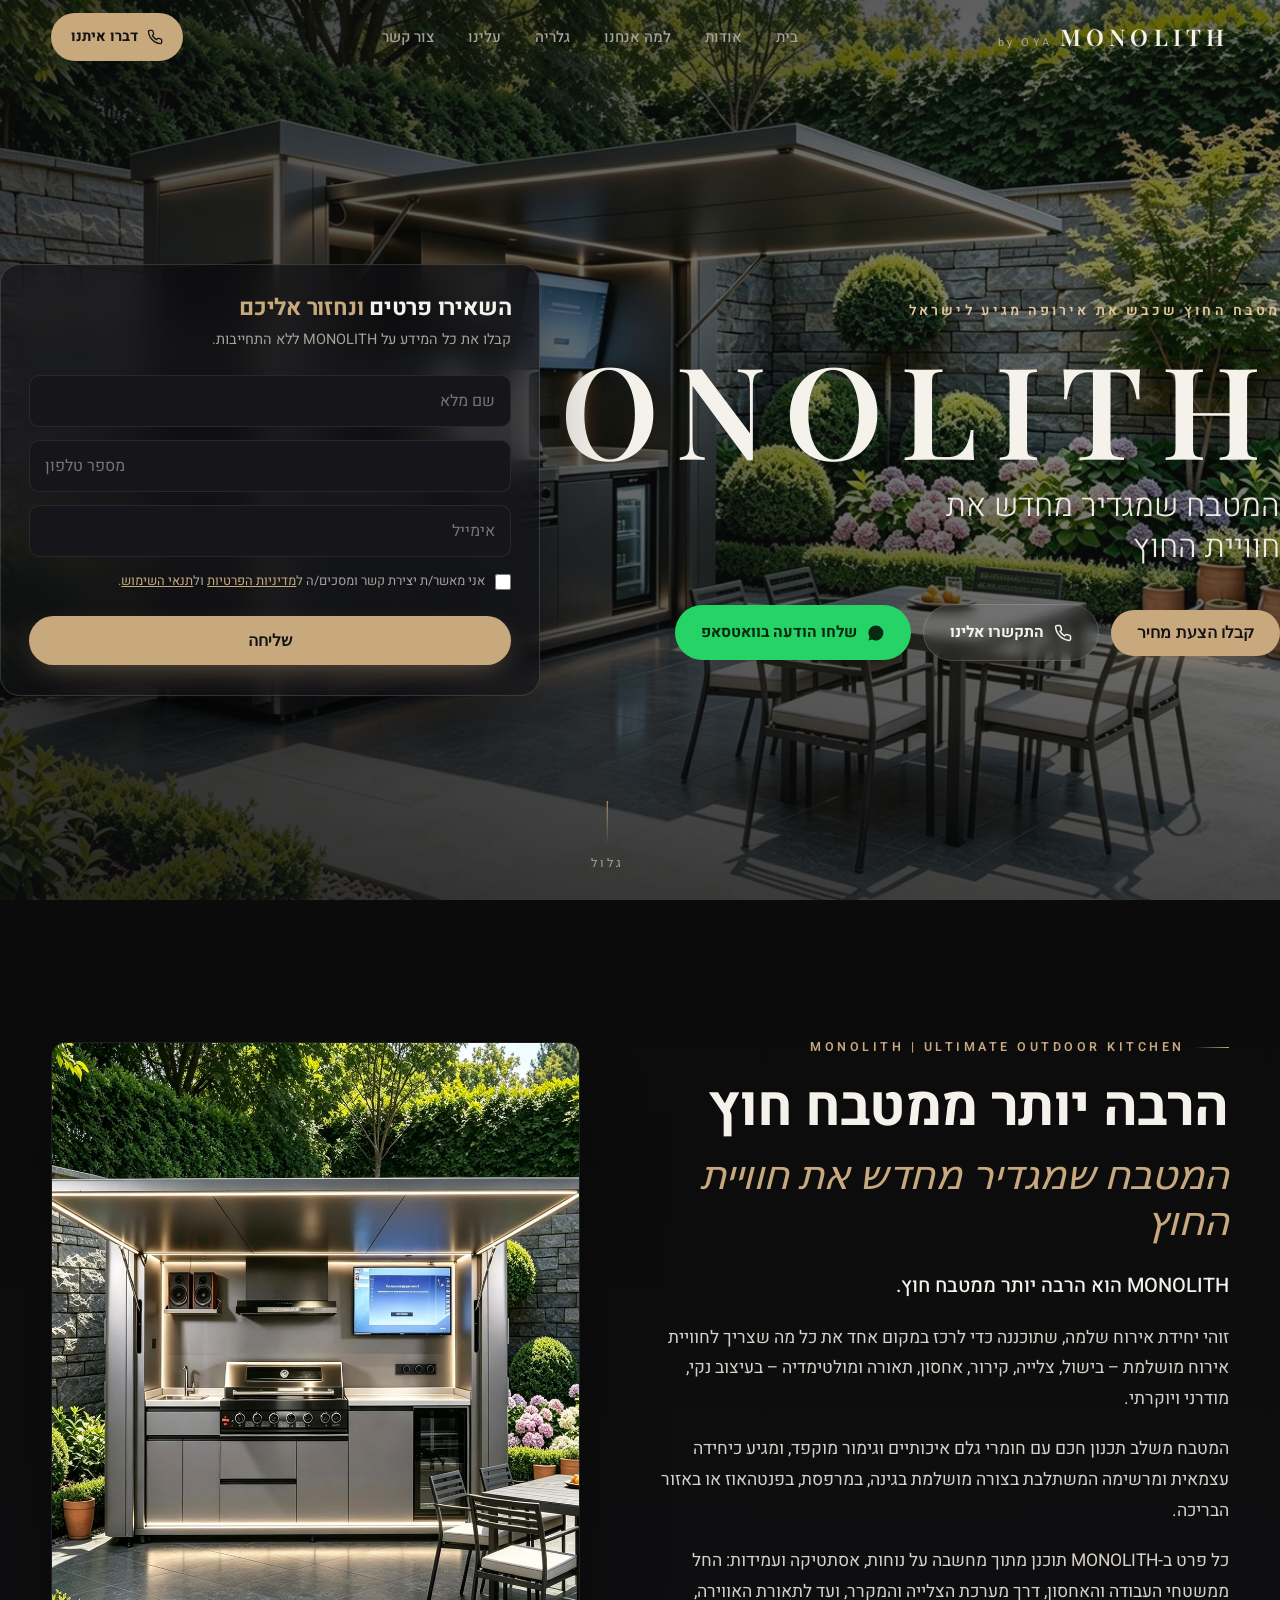
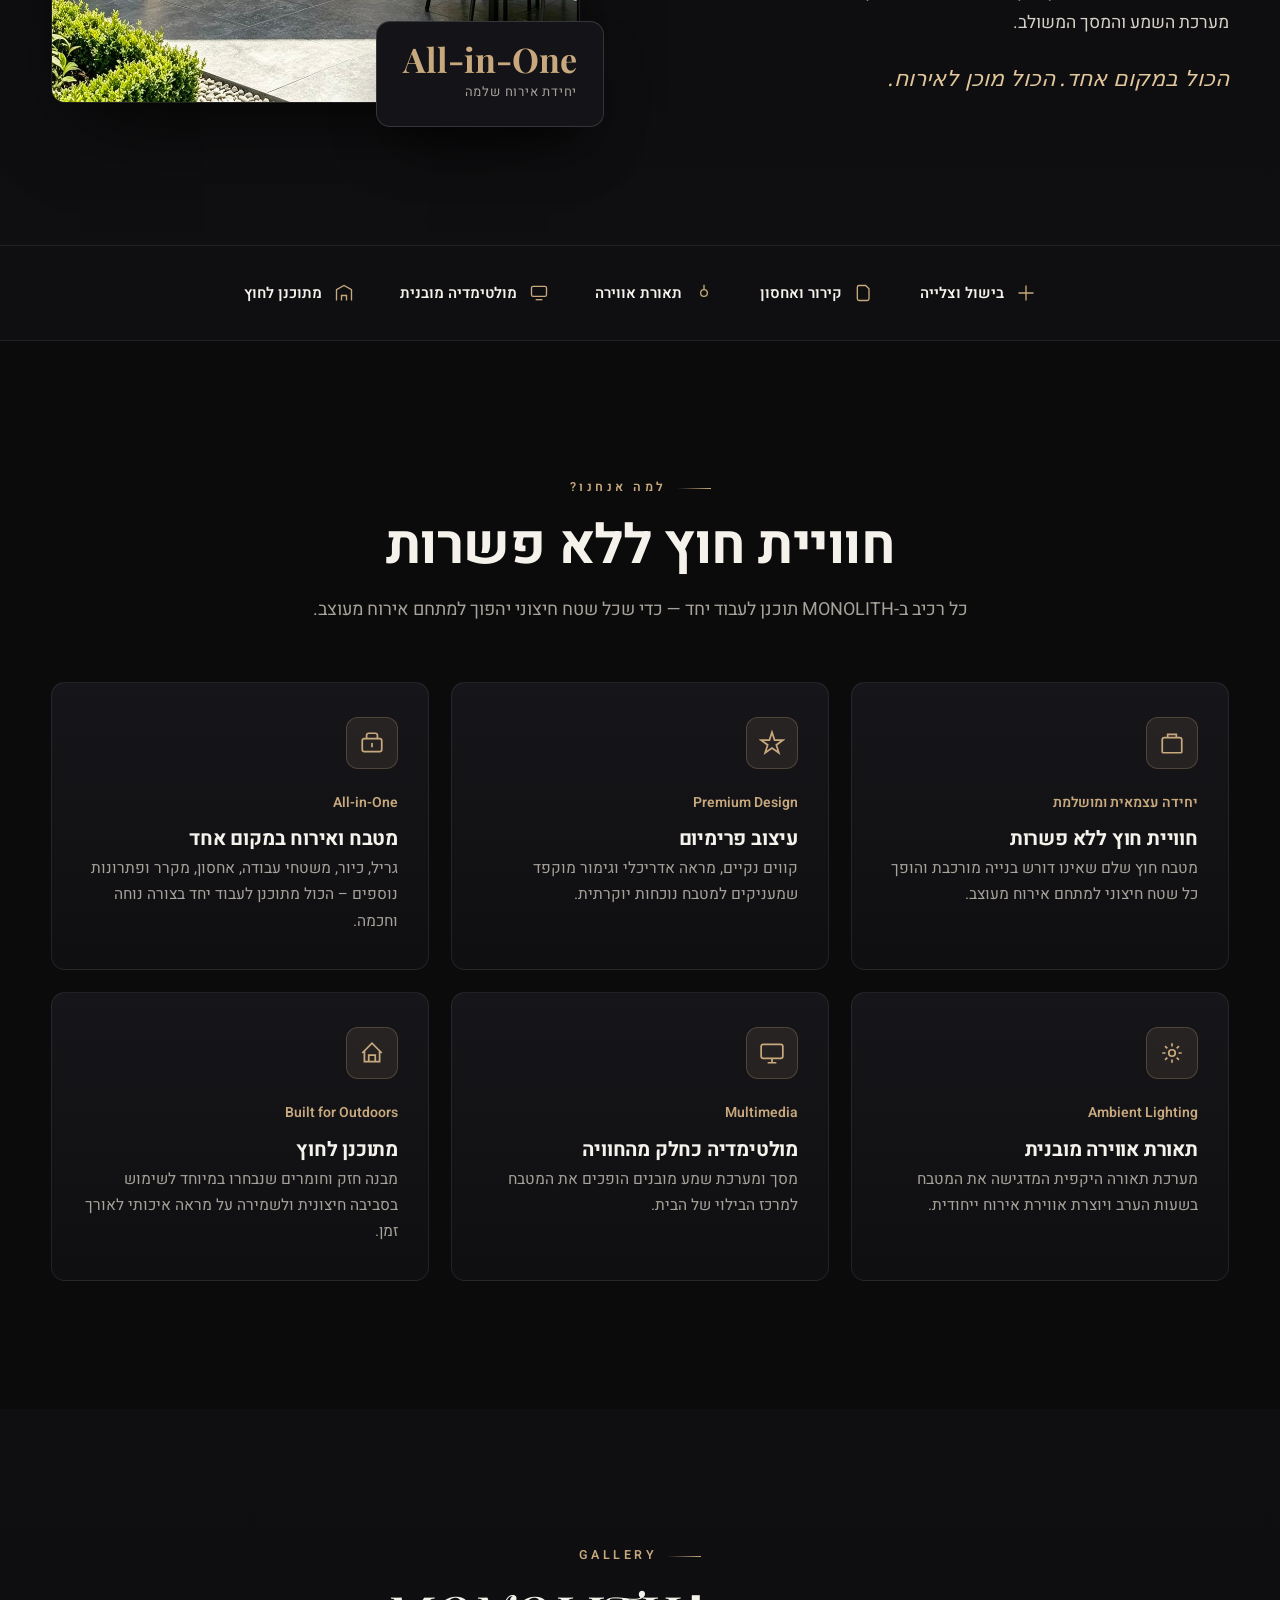
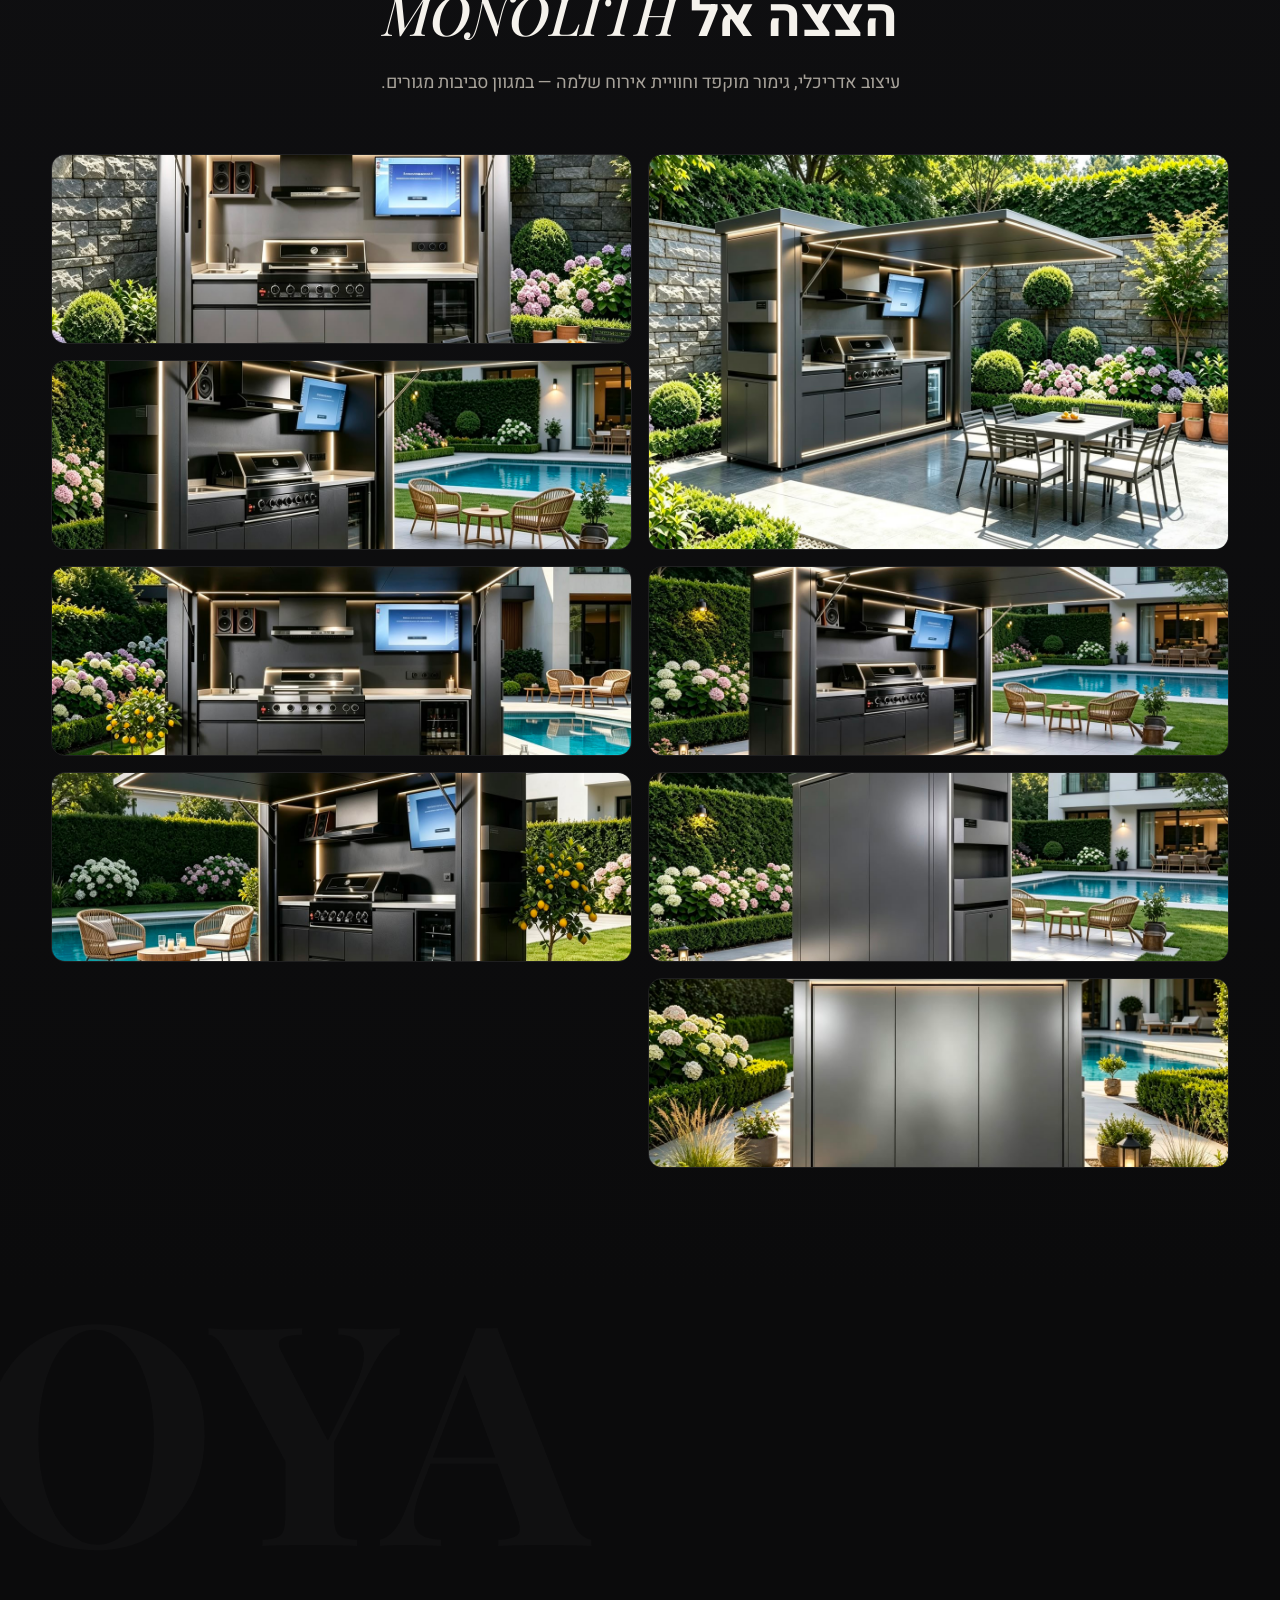
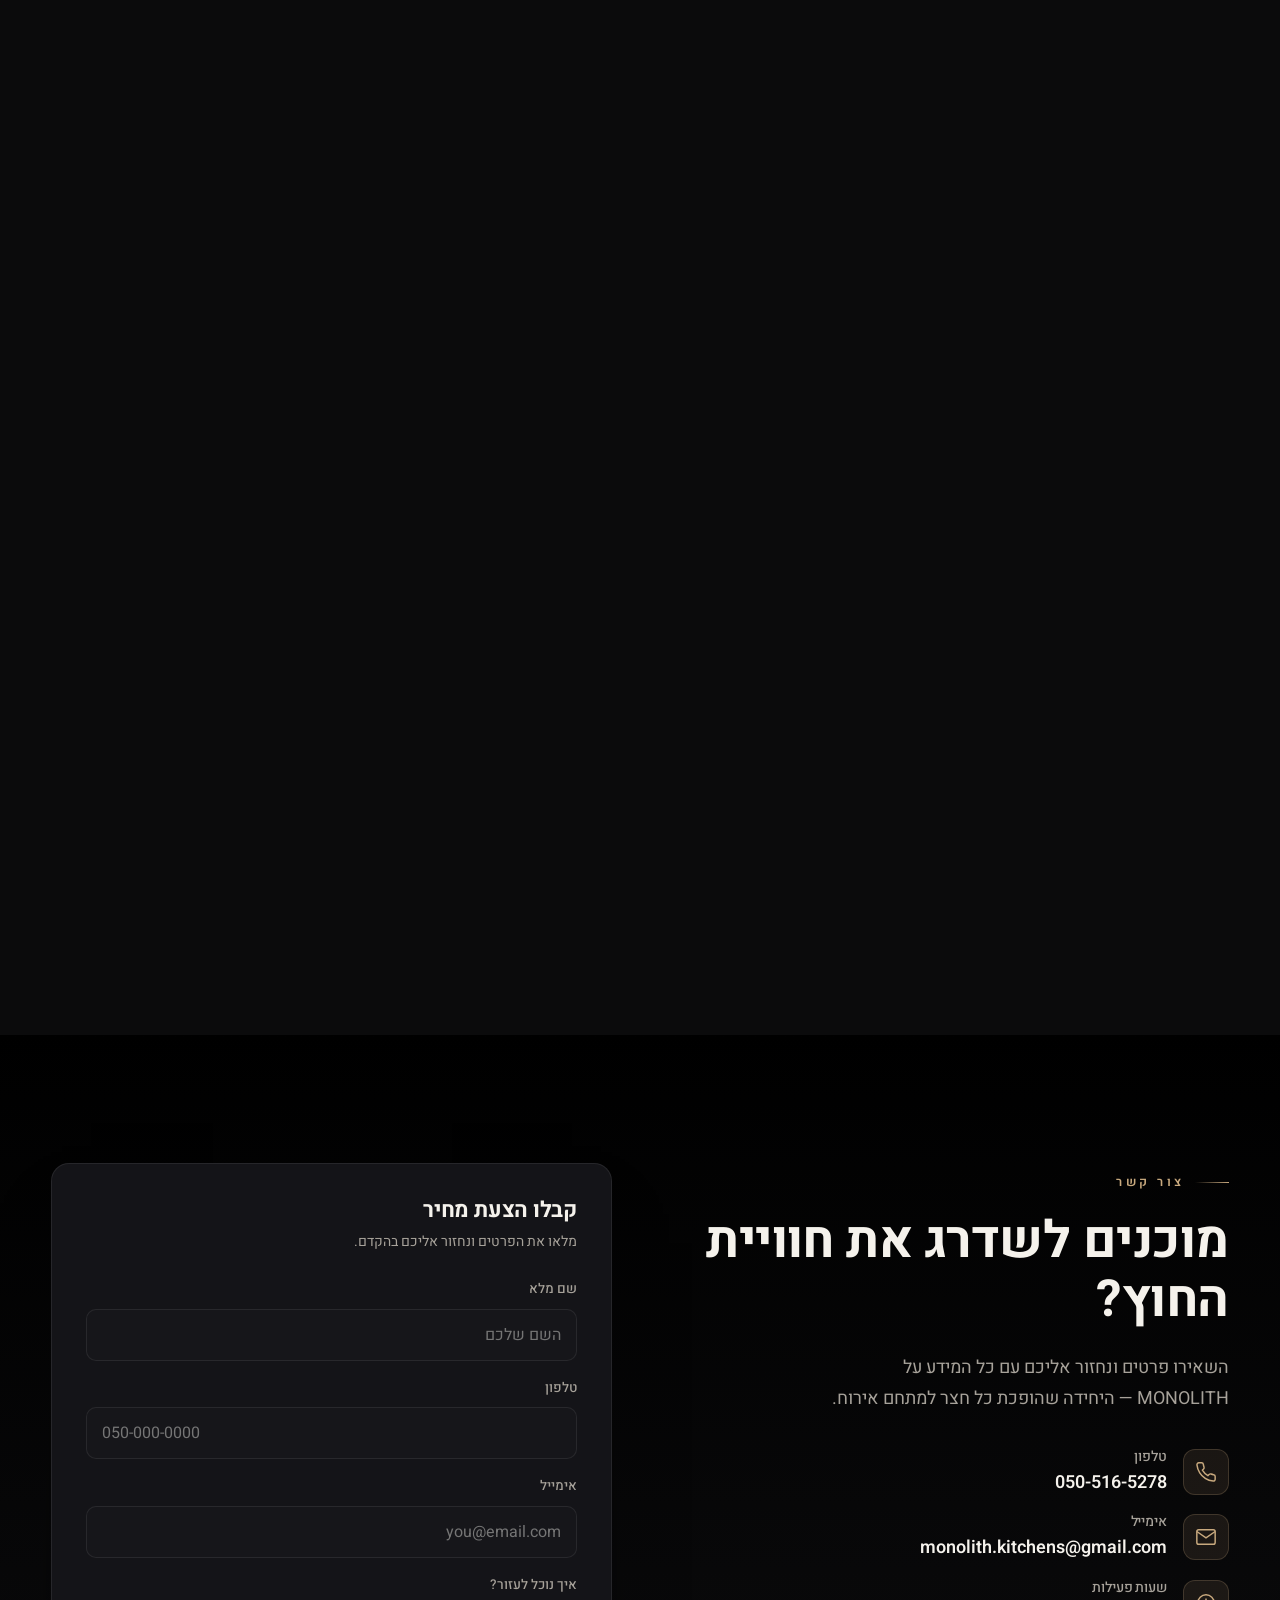
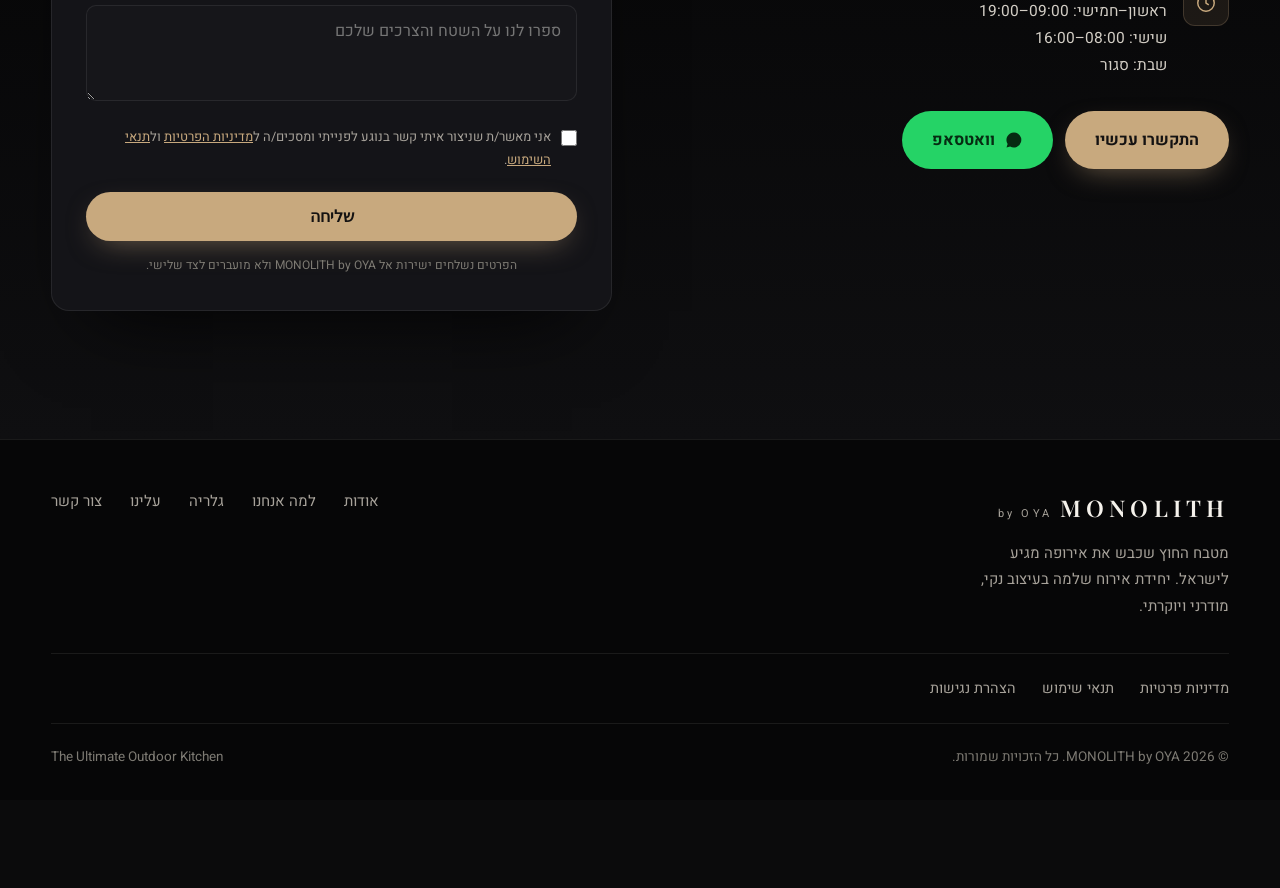
==== commit d29c56ce: "MONOLITH v2: hero lead form + 3 CTAs, floating contact bar, legal pages - Hero: add "leave details" " ====
--- a/index.html
+++ b/index.html
@@ -71,16 +71,45 @@
     <source src="assets/video/hero.mp4" type="video/mp4">
   </video>
   <div class="hero-overlay"></div>
-  <div class="hero-content">
-    <p class="hero-tagline reveal">מטבח החוץ שכבש את אירופה מגיע לישראל</p>
-    <h1 class="reveal d1">MONOLITH</h1>
-    <p class="sub reveal d2">המטבח שמגדיר מחדש את חוויית החוץ</p>
-    <div class="hero-actions reveal d3">
-      <a href="#contact" class="btn btn-primary">קבלו הצעת מחיר</a>
-      <a href="https://wa.me/972505165278" target="_blank" rel="noopener" class="btn btn-wa">
-        <svg width="18" height="18" viewBox="0 0 24 24" fill="currentColor"><path d="M17.5 14.4c-.3-.2-1.7-.9-2-1s-.5-.2-.7.1-.8 1-.9 1.2-.3.2-.6.1a8 8 0 0 1-2.4-1.5 9 9 0 0 1-1.6-2c-.2-.3 0-.5.1-.6l.5-.5.3-.5a.5.5 0 0 0 0-.5L8.7 6.4c-.2-.5-.4-.4-.6-.4h-.5a1 1 0 0 0-.7.3 3 3 0 0 0-.9 2.2 5.2 5.2 0 0 0 1.1 2.7 11.8 11.8 0 0 0 4.5 4 15 15 0 0 0 1.5.6 3.6 3.6 0 0 0 1.7.1c.5-.1 1.6-.7 1.9-1.3s.3-1.2.2-1.3-.3-.2-.6-.4zM12 2a10 10 0 0 0-8.5 15.3L2 22l4.8-1.3A10 10 0 1 0 12 2z"/></svg>
-        שלחו הודעה בוואטסאפ
-      </a>
+  <div class="hero-content hero-grid">
+    <div class="hero-text">
+      <p class="hero-tagline reveal">מטבח החוץ שכבש את אירופה מגיע לישראל</p>
+      <h1 class="reveal d1">MONOLITH</h1>
+      <p class="sub reveal d2">המטבח שמגדיר מחדש את חוויית החוץ</p>
+      <div class="hero-actions reveal d3">
+        <button type="button" class="btn btn-primary" data-open-modal>קבלו הצעת מחיר</button>
+        <a href="tel:+972505165278" class="btn btn-ghost">
+          <svg width="18" height="18" viewBox="0 0 24 24" fill="none" stroke="currentColor" stroke-width="2" stroke-linecap="round"><path d="M22 16.92v3a2 2 0 0 1-2.18 2 19.79 19.79 0 0 1-8.63-3.07 19.5 19.5 0 0 1-6-6 19.79 19.79 0 0 1-3.07-8.67A2 2 0 0 1 4.11 2h3a2 2 0 0 1 2 1.72c.13.96.36 1.9.7 2.81a2 2 0 0 1-.45 2.11L8.09 9.91a16 16 0 0 0 6 6l1.27-1.27a2 2 0 0 1 2.11-.45c.9.34 1.85.57 2.81.7A2 2 0 0 1 22 16.92z"/></svg>
+          התקשרו אלינו
+        </a>
+        <a href="https://wa.me/972505165278" target="_blank" rel="noopener" class="btn btn-wa">
+          <svg width="18" height="18" viewBox="0 0 24 24" fill="currentColor"><path d="M17.5 14.4c-.3-.2-1.7-.9-2-1s-.5-.2-.7.1-.8 1-.9 1.2-.3.2-.6.1a8 8 0 0 1-2.4-1.5 9 9 0 0 1-1.6-2c-.2-.3 0-.5.1-.6l.5-.5.3-.5a.5.5 0 0 0 0-.5L8.7 6.4c-.2-.5-.4-.4-.6-.4h-.5a1 1 0 0 0-.7.3 3 3 0 0 0-.9 2.2 5.2 5.2 0 0 0 1.1 2.7 11.8 11.8 0 0 0 4.5 4 15 15 0 0 0 1.5.6 3.6 3.6 0 0 0 1.7.1c.5-.1 1.6-.7 1.9-1.3s.3-1.2.2-1.3-.3-.2-.6-.4zM12 2a10 10 0 0 0-8.5 15.3L2 22l4.8-1.3A10 10 0 1 0 12 2z"/></svg>
+          שלחו הודעה בוואטסאפ
+        </a>
+      </div>
+    </div>
+
+    <div class="hero-form-card reveal d2">
+      <h3>השאירו פרטים <span class="accent">ונחזור אליכם</span></h3>
+      <p class="hfc-sub">קבלו את כל המידע על MONOLITH ללא התחייבות.</p>
+      <form class="w3form" data-from="MONOLITH — טופס Hero">
+        <input type="hidden" name="access_key" value="174aa000-9ea9-45df-80fd-020e23527dec">
+        <input type="hidden" name="subject" value="ליד חדש מאתר MONOLITH (Hero)">
+        <input type="hidden" name="from_name" value="MONOLITH by OYA">
+        <input type="checkbox" name="botcheck" style="display:none">
+        <div class="field"><input type="text" name="name" placeholder="שם מלא" required></div>
+        <div class="field"><input type="tel" name="phone" placeholder="מספר טלפון" required></div>
+        <div class="field"><input type="email" name="email" placeholder="אימייל" required></div>
+        <label class="consent">
+          <input type="checkbox" required>
+          <span>אני מאשר/ת יצירת קשר ומסכים/ה ל<a href="privacy.html">מדיניות הפרטיות</a> ול<a href="terms.html">תנאי השימוש</a>.</span>
+        </label>
+        <button type="submit" class="btn btn-primary">שליחה</button>
+      </form>
+      <div class="form-success" hidden>
+        <div class="ok-ico"><svg viewBox="0 0 24 24" fill="none" stroke="currentColor" stroke-width="2"><path d="M20 6 9 17l-5-5"/></svg></div>
+        <b>תודה!</b><span>קיבלנו את הפרטים ונחזור אליכם בהקדם.</span>
+      </div>
     </div>
   </div>
   <div class="scroll-hint"><span></span>גלול</div>
@@ -253,35 +282,38 @@
     <div class="lead-card reveal d1">
       <h3>קבלו הצעת מחיר</h3>
       <p class="fine">מלאו את הפרטים ונחזור אליכם בהקדם.</p>
-      <form id="lead-form" action="https://api.web3forms.com/submit" method="POST">
-        <!-- TODO: החליפו במפתח Web3Forms חינמי עבור monolith.kitchens@gmail.com (web3forms.com) -->
-        <input type="hidden" name="access_key" value="MONOLITH_WEB3FORMS_KEY_HERE">
-        <input type="hidden" name="subject" value="ליד חדש מאתר MONOLITH">
+      <form class="w3form" data-from="MONOLITH — טופס צור קשר">
+        <input type="hidden" name="access_key" value="174aa000-9ea9-45df-80fd-020e23527dec">
+        <input type="hidden" name="subject" value="ליד חדש מאתר MONOLITH (צור קשר)">
         <input type="hidden" name="from_name" value="MONOLITH by OYA">
         <input type="checkbox" name="botcheck" style="display:none">
         <div class="field">
-          <label for="name">שם מלא</label>
-          <input id="name" type="text" name="name" placeholder="השם שלכם" required>
+          <label for="c-name">שם מלא</label>
+          <input id="c-name" type="text" name="name" placeholder="השם שלכם" required>
         </div>
         <div class="field">
-          <label for="phone">טלפון</label>
-          <input id="phone" type="tel" name="phone" placeholder="050-000-0000" required>
+          <label for="c-phone">טלפון</label>
+          <input id="c-phone" type="tel" name="phone" placeholder="050-000-0000" required>
         </div>
         <div class="field">
-          <label for="email">אימייל</label>
-          <input id="email" type="email" name="email" placeholder="you@email.com">
+          <label for="c-email">אימייל</label>
+          <input id="c-email" type="email" name="email" placeholder="you@email.com" required>
         </div>
         <div class="field">
-          <label for="message">איך נוכל לעזור?</label>
-          <textarea id="message" name="message" placeholder="ספרו לנו על השטח והצרכים שלכם"></textarea>
+          <label for="c-message">איך נוכל לעזור?</label>
+          <textarea id="c-message" name="message" placeholder="ספרו לנו על השטח והצרכים שלכם"></textarea>
         </div>
         <label class="consent">
           <input type="checkbox" required>
-          <span>אני מאשר/ת שניצור איתי קשר בנוגע לפנייתי ומסכים/ה למדיניות הפרטיות ולתנאי השימוש.</span>
+          <span>אני מאשר/ת שניצור איתי קשר בנוגע לפנייתי ומסכים/ה ל<a href="privacy.html">מדיניות הפרטיות</a> ול<a href="terms.html">תנאי השימוש</a>.</span>
         </label>
         <button type="submit" class="btn btn-primary">שליחה</button>
         <p class="form-note">הפרטים נשלחים ישירות אל MONOLITH by OYA ולא מועברים לצד שלישי.</p>
       </form>
+      <div class="form-success" hidden>
+        <div class="ok-ico"><svg viewBox="0 0 24 24" fill="none" stroke="currentColor" stroke-width="2"><path d="M20 6 9 17l-5-5"/></svg></div>
+        <b>תודה!</b><span>קיבלנו את פנייתכם ונחזור אליכם בהקדם.</span>
+      </div>
     </div>
   </div>
 </section>
@@ -302,6 +334,11 @@
         <a href="#contact">צור קשר</a>
       </nav>
     </div>
+    <nav class="foot-legal">
+      <a href="privacy.html">מדיניות פרטיות</a>
+      <a href="terms.html">תנאי שימוש</a>
+      <a href="accessibility.html">הצהרת נגישות</a>
+    </nav>
     <div class="foot-bottom">
       <span>© 2026 MONOLITH by OYA. כל הזכויות שמורות.</span>
       <span>The Ultimate Outdoor Kitchen</span>
@@ -309,10 +346,53 @@
   </div>
 </footer>
 
-<!-- floating whatsapp -->
-<a href="https://wa.me/972505165278" target="_blank" rel="noopener" class="wa-float" aria-label="וואטסאפ">
-  <svg viewBox="0 0 24 24"><path d="M17.5 14.4c-.3-.2-1.7-.9-2-1s-.5-.2-.7.1-.8 1-.9 1.2-.3.2-.6.1a8 8 0 0 1-2.4-1.5 9 9 0 0 1-1.6-2c-.2-.3 0-.5.1-.6l.5-.5.3-.5a.5.5 0 0 0 0-.5L8.7 6.4c-.2-.5-.4-.4-.6-.4h-.5a1 1 0 0 0-.7.3 3 3 0 0 0-.9 2.2 5.2 5.2 0 0 0 1.1 2.7 11.8 11.8 0 0 0 4.5 4 15 15 0 0 0 1.5.6 3.6 3.6 0 0 0 1.7.1c.5-.1 1.6-.7 1.9-1.3s.3-1.2.2-1.3-.3-.2-.6-.4zM12 2a10 10 0 0 0-8.5 15.3L2 22l4.8-1.3A10 10 0 1 0 12 2z"/></svg>
-</a>
+<!-- ============ FLOATING CONTACT BAR ============ -->
+<div class="floatbar">
+  <a href="tel:+972505165278" class="fb-btn fb-call">
+    <svg viewBox="0 0 24 24" fill="none" stroke="currentColor" stroke-width="2" stroke-linecap="round"><path d="M22 16.92v3a2 2 0 0 1-2.18 2 19.79 19.79 0 0 1-8.63-3.07 19.5 19.5 0 0 1-6-6 19.79 19.79 0 0 1-3.07-8.67A2 2 0 0 1 4.11 2h3a2 2 0 0 1 2 1.72c.13.96.36 1.9.7 2.81a2 2 0 0 1-.45 2.11L8.09 9.91a16 16 0 0 0 6 6l1.27-1.27a2 2 0 0 1 2.11-.45c.9.34 1.85.57 2.81.7A2 2 0 0 1 22 16.92z"/></svg>
+    <span>התקשרו</span>
+  </a>
+  <a href="https://wa.me/972505165278" target="_blank" rel="noopener" class="fb-btn fb-wa">
+    <svg viewBox="0 0 24 24" fill="currentColor"><path d="M17.5 14.4c-.3-.2-1.7-.9-2-1s-.5-.2-.7.1-.8 1-.9 1.2-.3.2-.6.1a8 8 0 0 1-2.4-1.5 9 9 0 0 1-1.6-2c-.2-.3 0-.5.1-.6l.5-.5.3-.5a.5.5 0 0 0 0-.5L8.7 6.4c-.2-.5-.4-.4-.6-.4h-.5a1 1 0 0 0-.7.3 3 3 0 0 0-.9 2.2 5.2 5.2 0 0 0 1.1 2.7 11.8 11.8 0 0 0 4.5 4 15 15 0 0 0 1.5.6 3.6 3.6 0 0 0 1.7.1c.5-.1 1.6-.7 1.9-1.3s.3-1.2.2-1.3-.3-.2-.6-.4zM12 2a10 10 0 0 0-8.5 15.3L2 22l4.8-1.3A10 10 0 1 0 12 2z"/></svg>
+    <span>וואטסאפ</span>
+  </a>
+  <button type="button" class="fb-btn fb-lead" data-open-modal>
+    <svg viewBox="0 0 24 24" fill="none" stroke="currentColor" stroke-width="2" stroke-linecap="round"><path d="M20 21v-2a4 4 0 0 0-4-4H8a4 4 0 0 0-4 4v2"/><circle cx="12" cy="7" r="4"/></svg>
+    <span>השאירו פרטים</span>
+  </button>
+</div>
+
+<!-- ============ LEAD POPUP ============ -->
+<div class="modal" id="lead-modal" aria-hidden="true">
+  <div class="modal-backdrop" data-close-modal></div>
+  <div class="modal-card" role="dialog" aria-modal="true" aria-label="השארת פרטים">
+    <button type="button" class="modal-close" data-close-modal aria-label="סגור">
+      <svg viewBox="0 0 24 24" fill="none" stroke="currentColor" stroke-width="2" stroke-linecap="round"><path d="M18 6 6 18M6 6l12 12"/></svg>
+    </button>
+    <span class="eyebrow">MONOLITH by OYA</span>
+    <h3 class="modal-title">קבלו הצעת מחיר <span class="accent">והצעה מותאמת</span></h3>
+    <p class="modal-sub">השאירו פרטים ונחזור אליכם עם כל המידע, ללא התחייבות.</p>
+    <form class="w3form" data-from="MONOLITH — פופאפ">
+      <input type="hidden" name="access_key" value="174aa000-9ea9-45df-80fd-020e23527dec">
+      <input type="hidden" name="subject" value="ליד חדש מאתר MONOLITH (פופאפ)">
+      <input type="hidden" name="from_name" value="MONOLITH by OYA">
+      <input type="checkbox" name="botcheck" style="display:none">
+      <div class="field"><input type="text" name="name" placeholder="שם מלא" required></div>
+      <div class="field"><input type="tel" name="phone" placeholder="מספר טלפון" required></div>
+      <div class="field"><input type="email" name="email" placeholder="אימייל" required></div>
+      <div class="field"><textarea name="message" placeholder="הודעה (לא חובה)"></textarea></div>
+      <label class="consent">
+        <input type="checkbox" required>
+        <span>אני מאשר/ת יצירת קשר ומסכים/ה ל<a href="privacy.html">מדיניות הפרטיות</a> ול<a href="terms.html">תנאי השימוש</a>.</span>
+      </label>
+      <button type="submit" class="btn btn-primary">שליחה</button>
+    </form>
+    <div class="form-success" hidden>
+      <div class="ok-ico"><svg viewBox="0 0 24 24" fill="none" stroke="currentColor" stroke-width="2"><path d="M20 6 9 17l-5-5"/></svg></div>
+      <b>תודה!</b><span>קיבלנו את הפרטים ונחזור אליכם בהקדם.</span>
+    </div>
+  </div>
+</div>
 
 <script src="assets/js/main.js"></script>
 </body>
--- a/assets/css/style.css
+++ b/assets/css/style.css
@@ -263,3 +263,120 @@
   .hero-actions{gap:10px}
   .lead-card{padding:24px}
 }
+
+/* ================================================================
+   v2 ENHANCEMENTS — hero form, floating bar, popup, legal, mobile
+   ================================================================ */
+
+/* ---- HERO two-column with lead form ---- */
+.hero-grid{display:grid;grid-template-columns:1.12fr .88fr;gap:52px;align-items:center;width:100%}
+.hero-text{min-width:0}
+.hero-actions{gap:12px}
+.hero-actions .btn{padding:14px 26px;font-size:15.5px}
+
+.hero-form-card{
+  background:rgba(16,16,20,.66);backdrop-filter:blur(18px);
+  border:1px solid var(--line-2);border-radius:20px;padding:30px 28px;
+  box-shadow:0 40px 90px -30px rgba(0,0,0,.85);align-self:center}
+.hero-form-card h3{font-size:23px;margin-bottom:6px}
+.hero-form-card .hfc-sub{color:var(--muted);font-size:14.5px;margin-bottom:22px}
+.hero-form-card .field{margin-bottom:13px}
+.hero-form-card .btn{width:100%;justify-content:center;margin-top:4px}
+
+/* ---- success state ---- */
+.form-success{text-align:center;padding:26px 10px;animation:fadeUp .5s var(--ease)}
+.form-success .ok-ico{width:60px;height:60px;border-radius:50%;margin:0 auto 16px;display:grid;place-items:center;
+  background:rgba(37,211,102,.14);border:1px solid rgba(37,211,102,.4)}
+.form-success .ok-ico svg{width:30px;height:30px;stroke:#2ce874}
+.form-success b{display:block;font-size:22px;margin-bottom:6px;color:var(--ink)}
+.form-success span{color:var(--muted);font-size:15.5px}
+@keyframes fadeUp{from{opacity:0;transform:translateY(14px)}to{opacity:1;transform:none}}
+
+/* ---- FLOATING CONTACT BAR ---- */
+.floatbar{position:fixed;inset-block-end:16px;inset-inline:0;z-index:90;
+  width:max-content;max-width:calc(100% - 28px);margin-inline:auto;
+  display:flex;gap:8px;padding:9px;border-radius:100px;
+  background:rgba(14,14,18,.86);backdrop-filter:blur(16px);
+  border:1px solid var(--line-2);box-shadow:0 20px 50px -18px rgba(0,0,0,.85);
+  transform:translateY(140%);transition:transform .5s var(--ease);opacity:0}
+.floatbar.show{transform:none;opacity:1}
+.fb-btn{display:inline-flex;align-items:center;gap:9px;border:0;cursor:pointer;
+  font-family:inherit;font-weight:700;font-size:15px;border-radius:100px;padding:12px 20px;
+  transition:transform .2s,background .2s;white-space:nowrap}
+.fb-btn svg{width:19px;height:19px;flex:none}
+.fb-call{background:rgba(255,255,255,.08);color:var(--ink)}
+.fb-call:hover{background:rgba(255,255,255,.16)}
+.fb-wa{background:#25d366;color:#062b12}
+.fb-wa:hover{background:#2ce874;transform:translateY(-2px)}
+.fb-lead{background:var(--accent);color:#141212}
+.fb-lead:hover{background:var(--accent-2);transform:translateY(-2px)}
+
+/* ---- LEAD POPUP MODAL ---- */
+.modal{position:fixed;inset:0;z-index:130;display:grid;place-items:center;padding:20px;
+  opacity:0;visibility:hidden;transition:opacity .3s,visibility .3s}
+.modal.open{opacity:1;visibility:visible}
+.modal-backdrop{position:absolute;inset:0;background:rgba(5,5,6,.78);backdrop-filter:blur(6px)}
+.modal-card{position:relative;z-index:1;width:min(470px,100%);max-height:92vh;overflow:auto;
+  background:var(--panel);border:1px solid var(--line-2);border-radius:22px;padding:38px 34px 34px;
+  box-shadow:0 50px 100px -30px rgba(0,0,0,.9);transform:translateY(24px) scale(.98);
+  transition:transform .38s var(--ease)}
+.modal.open .modal-card{transform:none}
+.modal-close{position:absolute;inset-block-start:14px;inset-inline-start:14px;
+  width:38px;height:38px;border-radius:50%;border:1px solid var(--line);background:var(--bg-3);
+  color:var(--muted);cursor:pointer;display:grid;place-items:center;transition:.2s}
+.modal-close:hover{color:var(--ink);border-color:var(--line-2)}
+.modal-close svg{width:18px;height:18px}
+.modal-card .eyebrow{margin-bottom:12px}
+.modal-title{font-size:26px;line-height:1.15;margin-bottom:8px}
+.modal-sub{color:var(--muted);font-size:15px;margin-bottom:22px}
+.modal-card .field{margin-bottom:13px}
+.modal-card .btn{width:100%;justify-content:center;margin-top:4px}
+
+/* ---- FOOTER legal row ---- */
+.foot-legal{display:flex;flex-wrap:wrap;gap:10px 26px;padding-block:22px;margin-block-start:6px;
+  border-block-start:1px solid var(--line)}
+.foot-legal a{color:var(--muted);font-size:14.5px;transition:color .25s}
+.foot-legal a:hover{color:var(--accent)}
+
+/* keep body clear of floating bar */
+body{padding-bottom:88px}
+
+/* ================= LEGAL PAGES ================= */
+.legal-hero{padding-block:150px 60px;background:linear-gradient(180deg,var(--bg-2),var(--bg));
+  border-block-end:1px solid var(--line);text-align:center}
+.legal-hero h1{font-size:clamp(2.2rem,6vw,3.6rem);margin-bottom:12px}
+.legal-hero p{color:var(--muted);font-size:16px}
+.legal-body{padding-block:64px 90px}
+.legal-body .prose{max-width:820px;margin-inline:auto}
+.legal-body h2{font-size:clamp(1.4rem,3.5vw,1.9rem);margin:38px 0 14px;color:var(--ink)}
+.legal-body h2:first-child{margin-top:0}
+.legal-body p,.legal-body li{color:#cfc9c0;font-size:16.5px;line-height:1.85;margin-bottom:14px}
+.legal-body ul{padding-inline-start:22px;margin-bottom:14px}
+.legal-body li{margin-bottom:8px}
+.legal-body a{color:var(--accent);text-decoration:underline}
+.legal-body .updated{color:var(--muted-2);font-size:14px;margin-bottom:34px}
+.legal-body strong{color:var(--ink)}
+
+/* ================= RESPONSIVE v2 ================= */
+@media(max-width:980px){
+  .hero-grid{grid-template-columns:1fr;gap:30px}
+  .hero-form-card{max-width:460px}
+}
+@media(max-width:560px){
+  .hero-content{padding-block:96px 76px}
+  .hero-form-card{padding:24px 20px;border-radius:16px}
+  .hero-form-card h3{font-size:20px}
+  .hero-actions{width:100%}
+  .hero-actions .btn{flex:1 1 100%;justify-content:center}
+  .floatbar{inset-inline:10px;inset-block-end:10px;width:auto;max-width:none;gap:6px;padding:7px;justify-content:center}
+  .fb-btn{padding:11px 12px;font-size:13.5px;gap:6px;flex:1;justify-content:center}
+  .fb-btn svg{width:17px;height:17px}
+  .modal-card{padding:34px 22px 26px}
+  .modal-title{font-size:22px}
+  body{padding-bottom:78px}
+  .foot-legal{gap:8px 18px}
+}
+@media(max-width:380px){
+  .fb-call span,.fb-wa span{display:none}
+  .fb-call,.fb-wa{padding:11px 14px}
+}
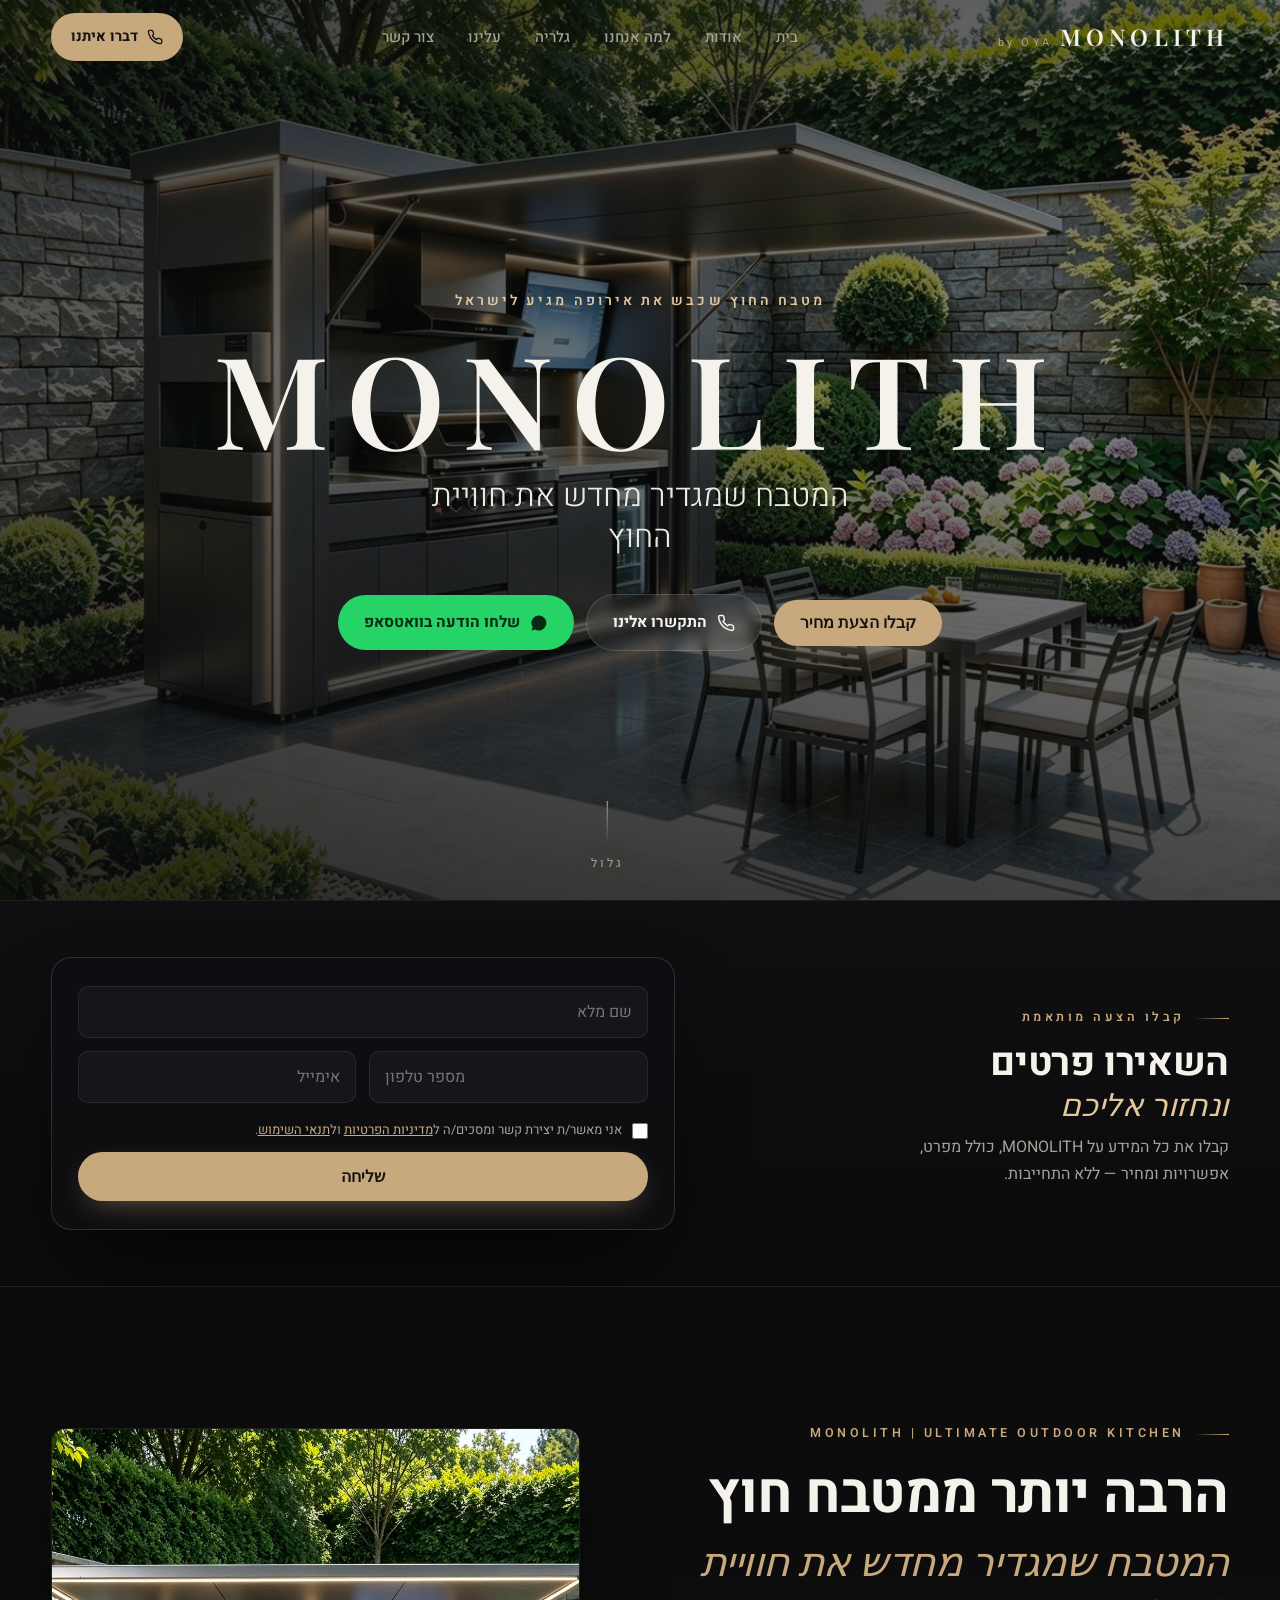
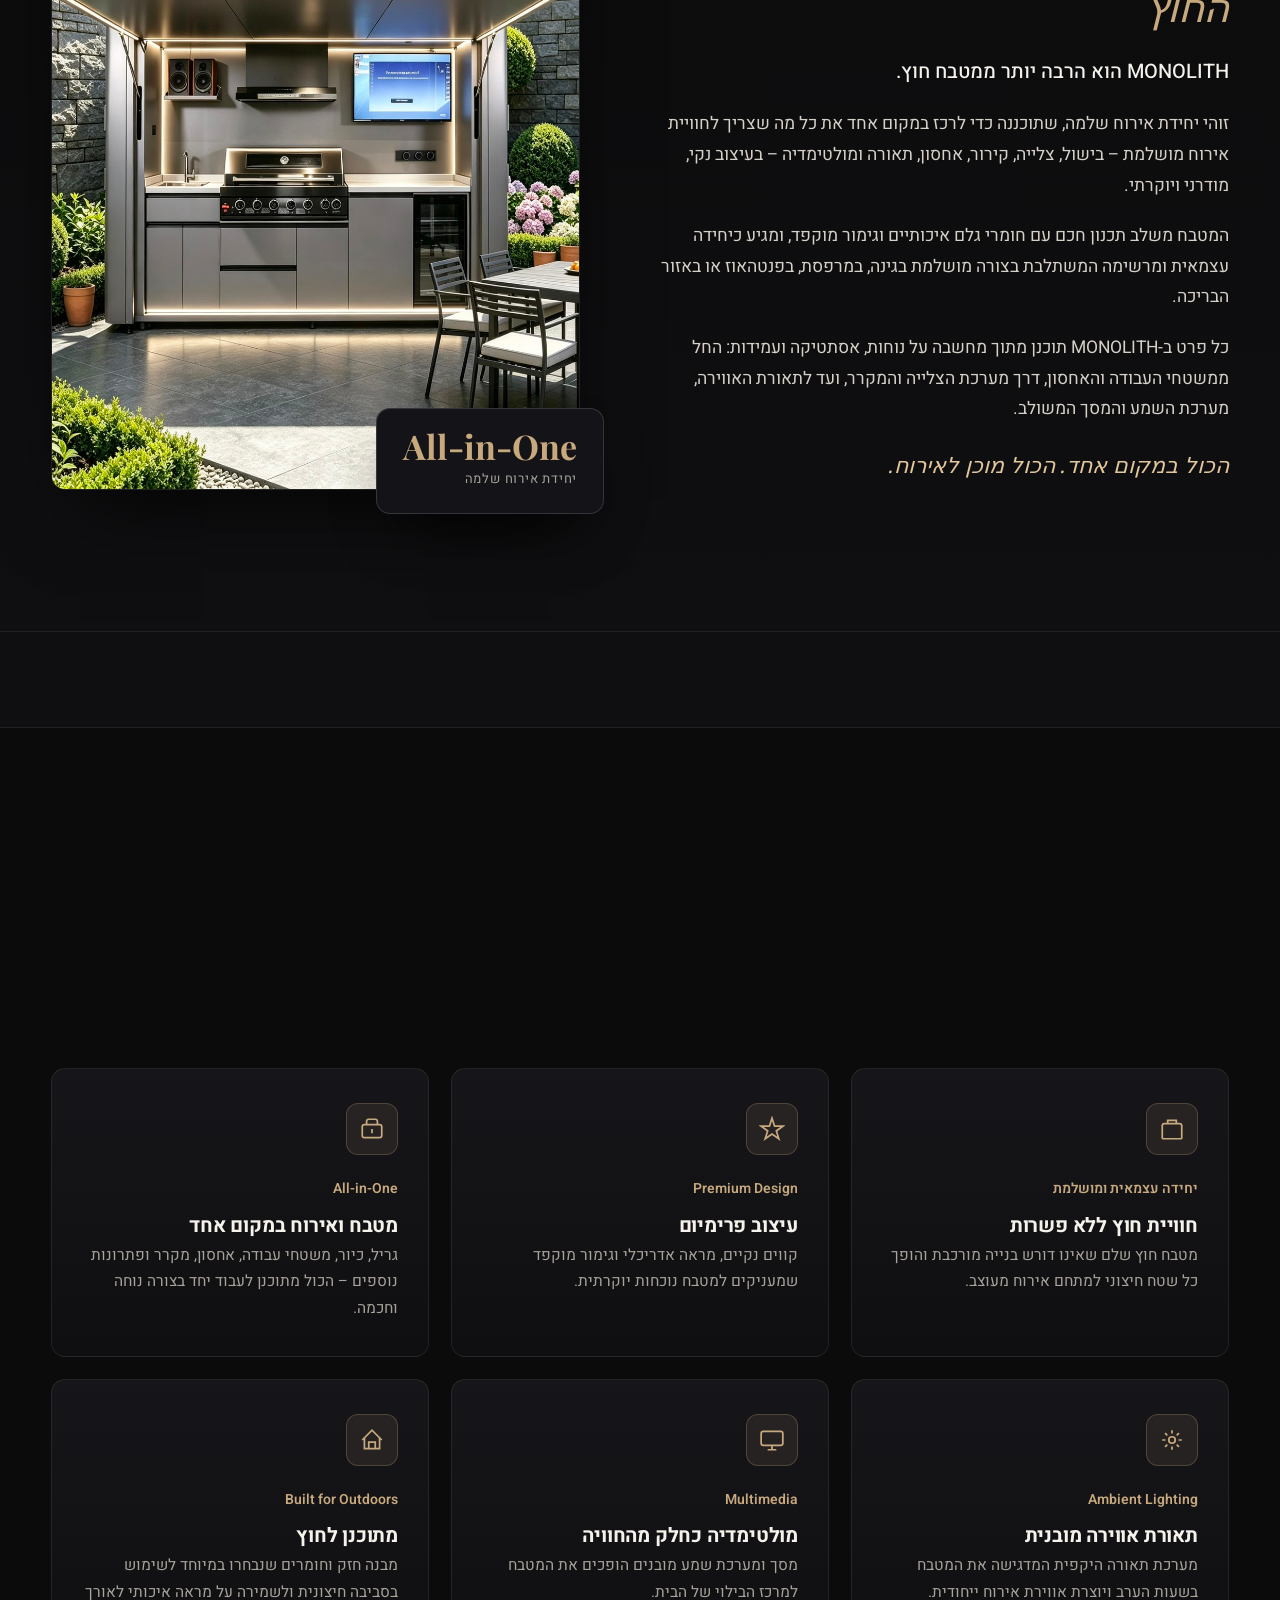
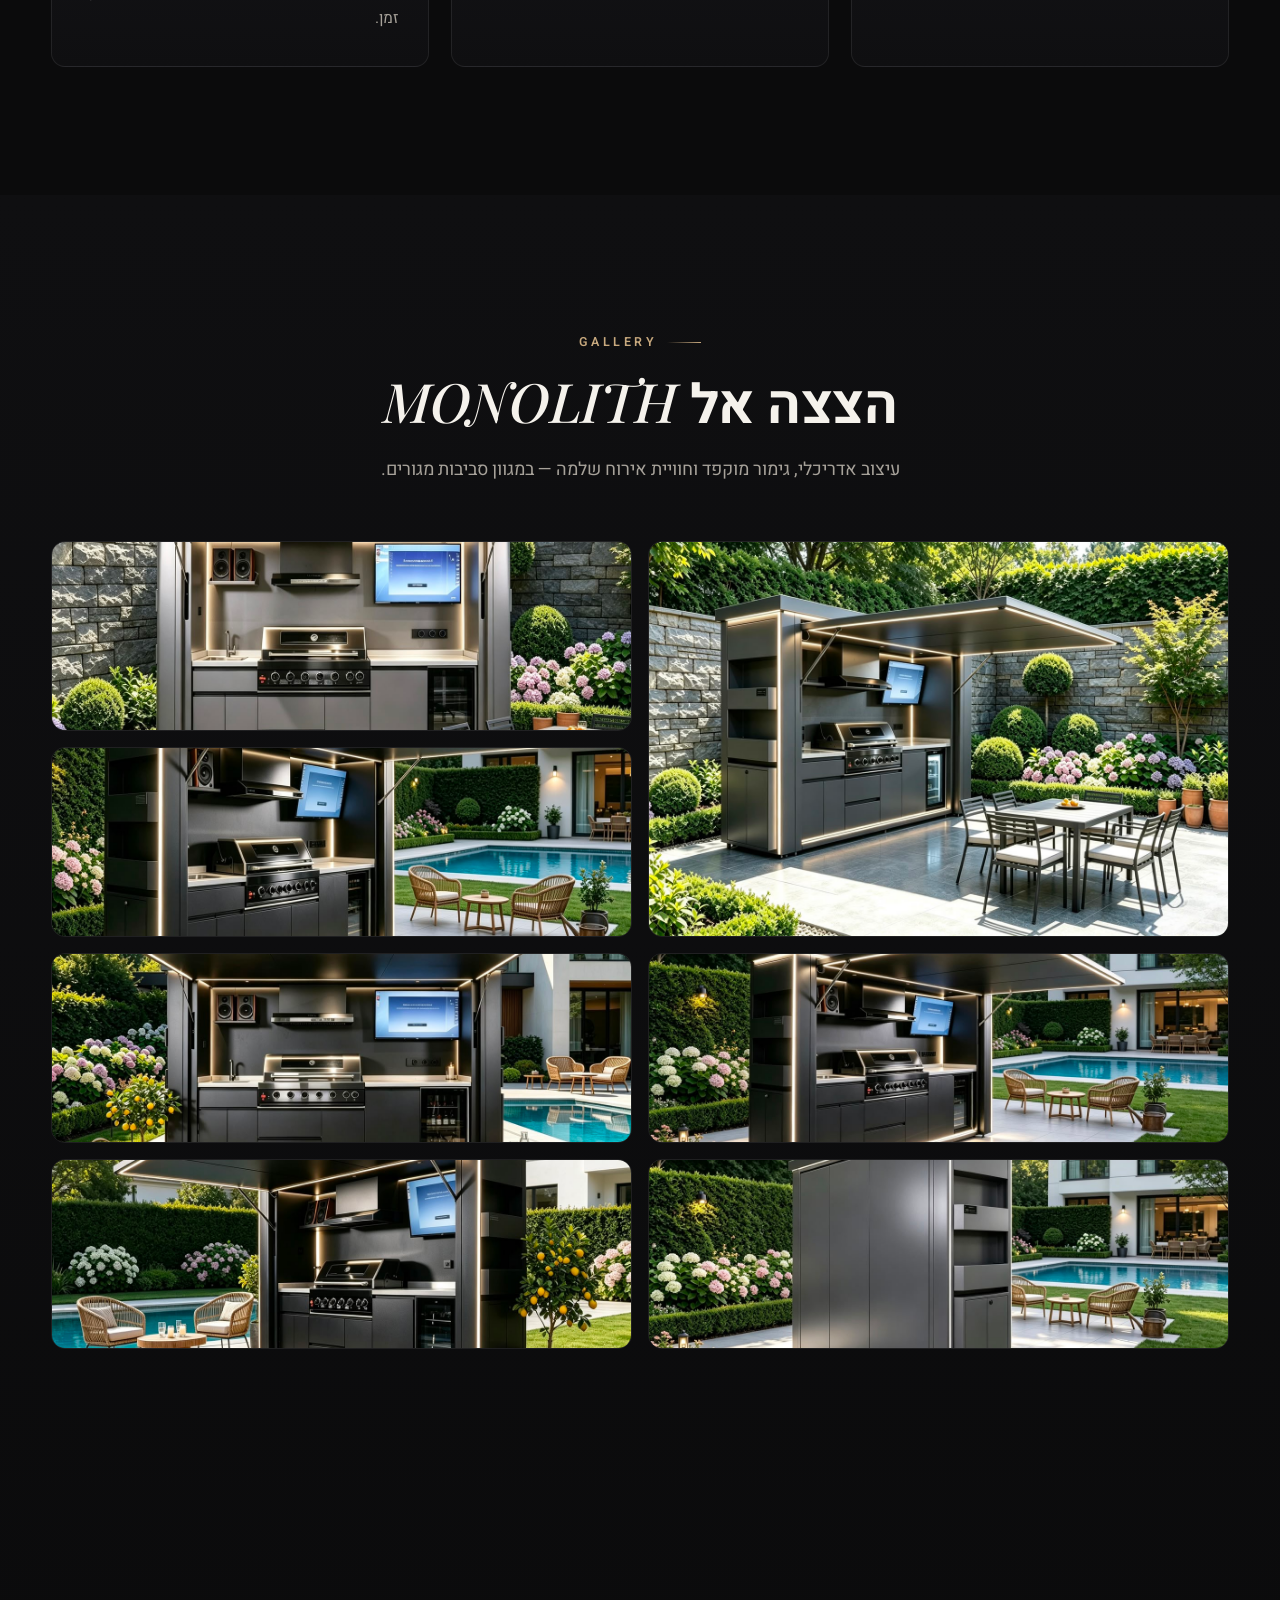
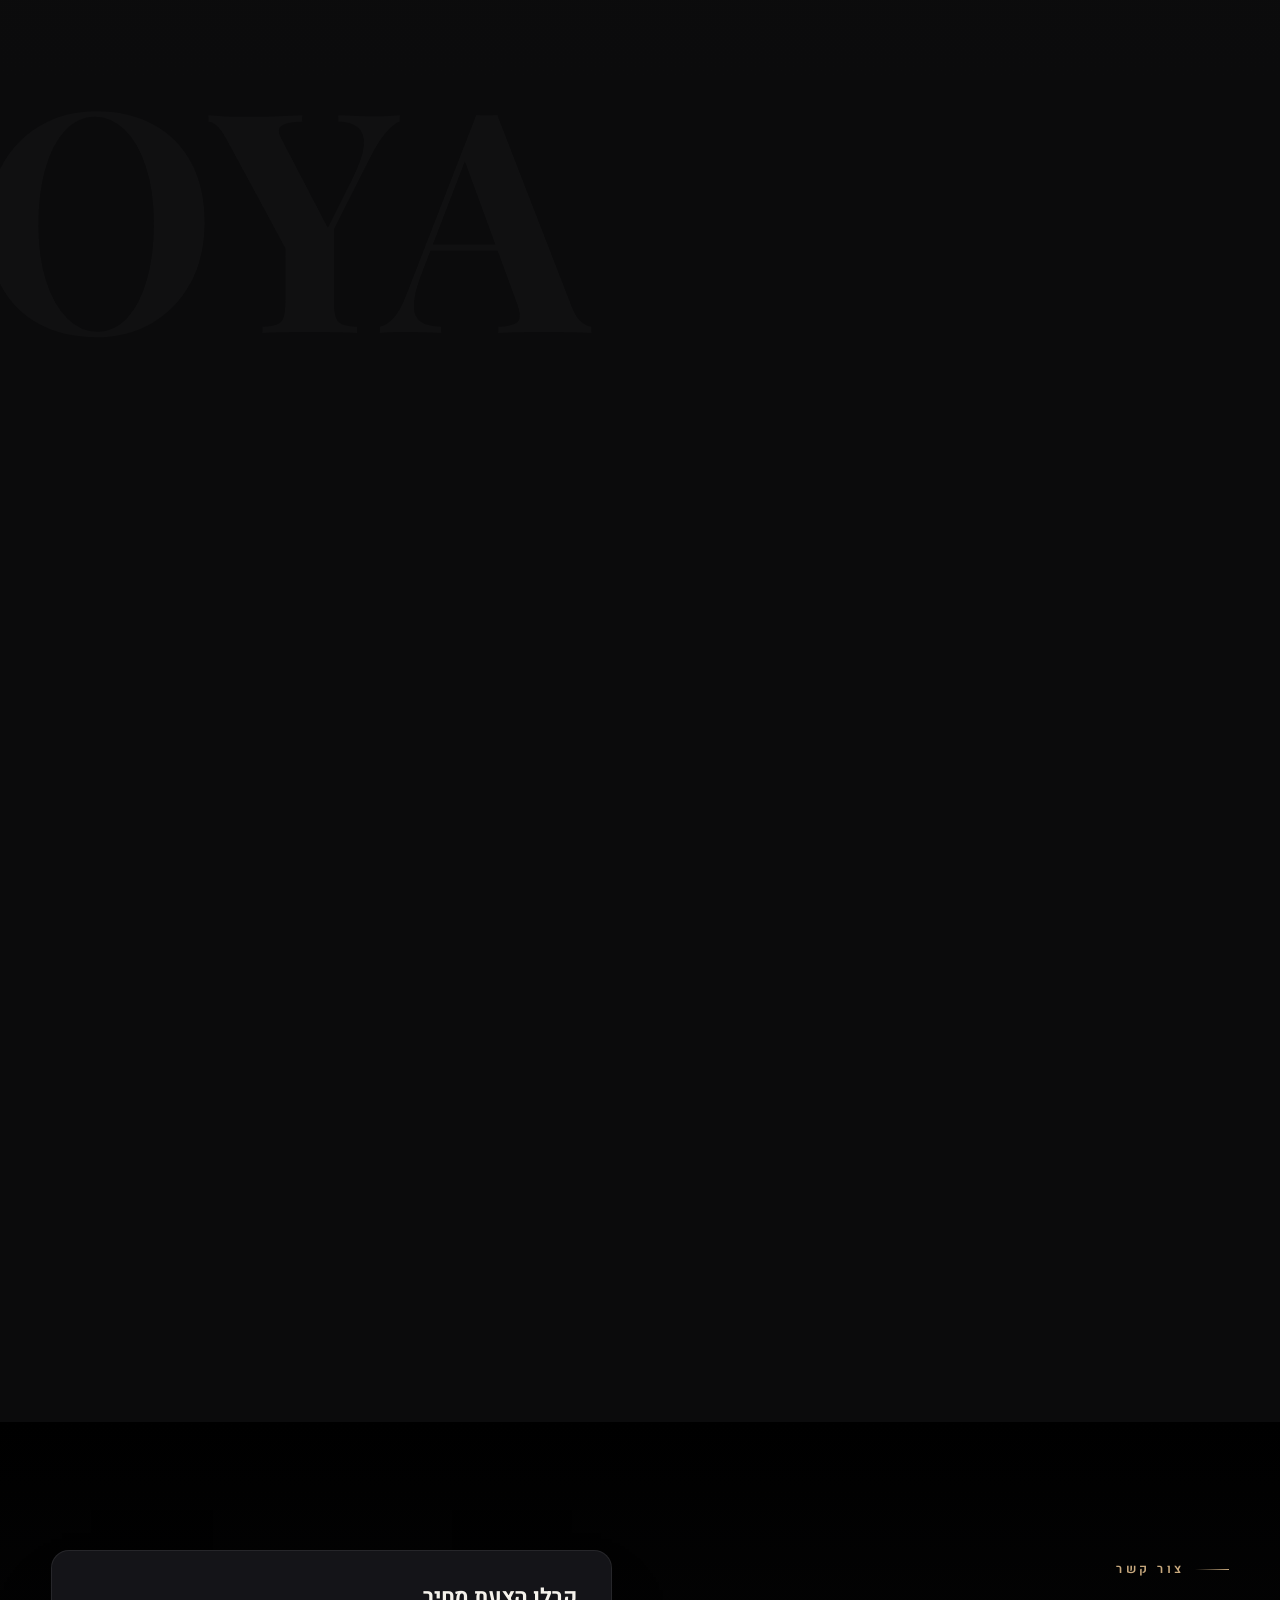
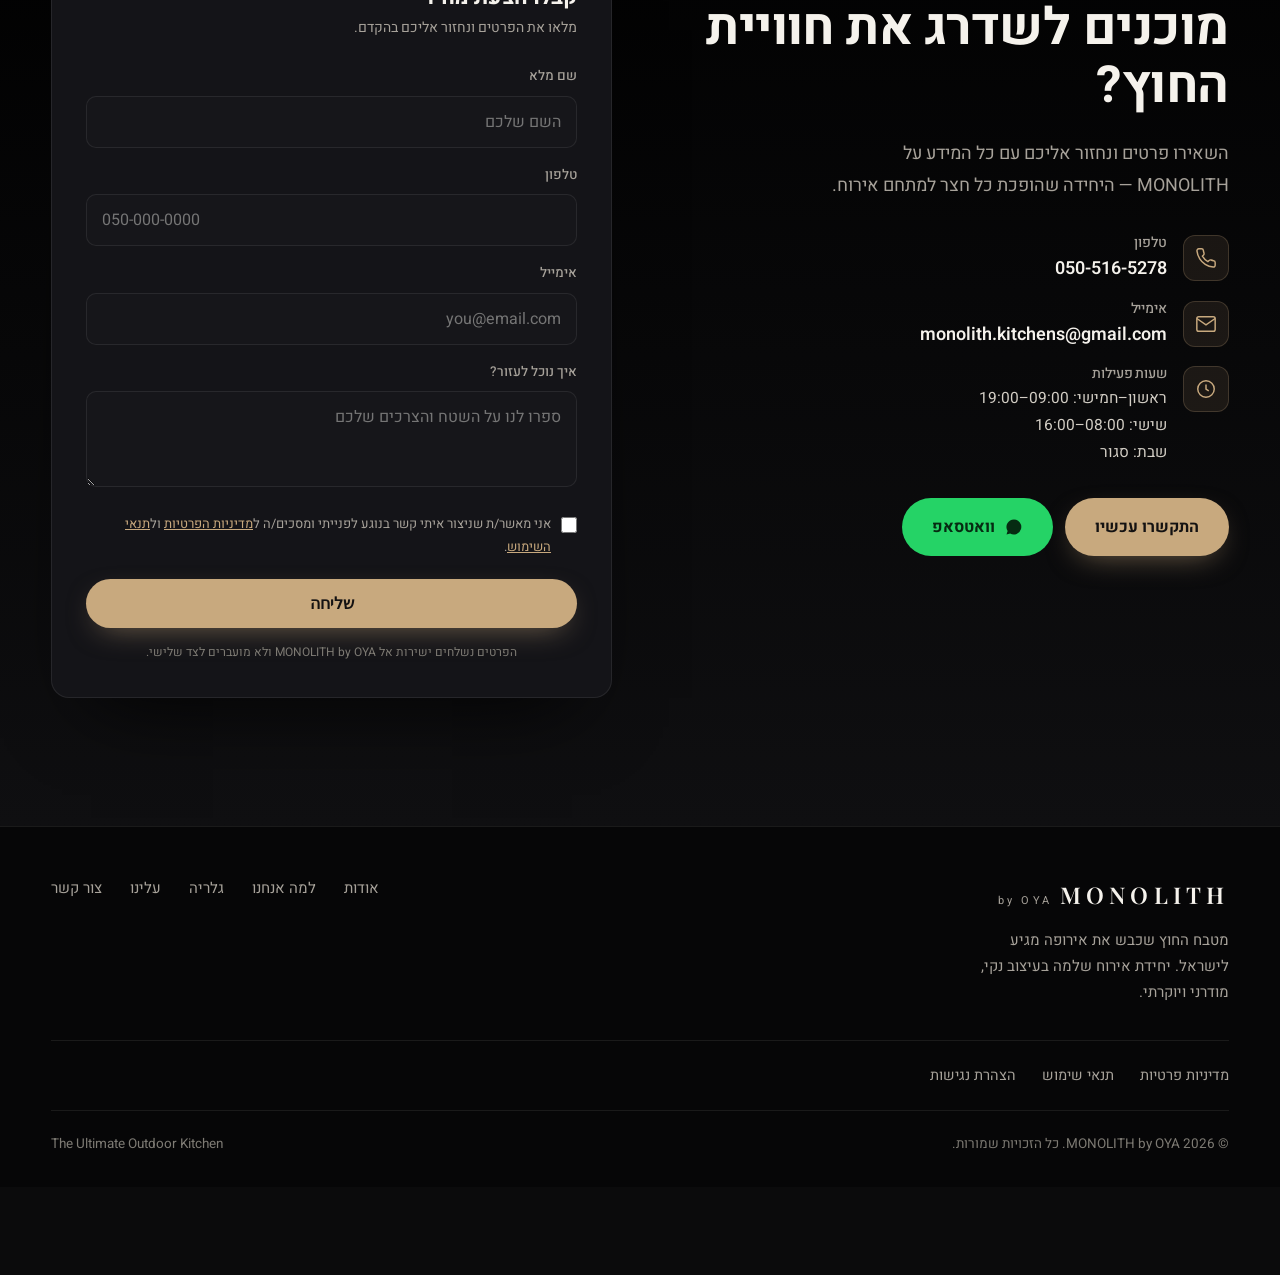
==== commit f23d0b0c: "MONOLITH v2.1: centered hero CTAs, dedicated lead band, 2-button float bar - Hero: remove in-hero fo" ====
--- a/index.html
+++ b/index.html
@@ -71,35 +71,44 @@
     <source src="assets/video/hero.mp4" type="video/mp4">
   </video>
   <div class="hero-overlay"></div>
-  <div class="hero-content hero-grid">
-    <div class="hero-text">
-      <p class="hero-tagline reveal">מטבח החוץ שכבש את אירופה מגיע לישראל</p>
-      <h1 class="reveal d1">MONOLITH</h1>
-      <p class="sub reveal d2">המטבח שמגדיר מחדש את חוויית החוץ</p>
-      <div class="hero-actions reveal d3">
-        <button type="button" class="btn btn-primary" data-open-modal>קבלו הצעת מחיר</button>
-        <a href="tel:+972505165278" class="btn btn-ghost">
-          <svg width="18" height="18" viewBox="0 0 24 24" fill="none" stroke="currentColor" stroke-width="2" stroke-linecap="round"><path d="M22 16.92v3a2 2 0 0 1-2.18 2 19.79 19.79 0 0 1-8.63-3.07 19.5 19.5 0 0 1-6-6 19.79 19.79 0 0 1-3.07-8.67A2 2 0 0 1 4.11 2h3a2 2 0 0 1 2 1.72c.13.96.36 1.9.7 2.81a2 2 0 0 1-.45 2.11L8.09 9.91a16 16 0 0 0 6 6l1.27-1.27a2 2 0 0 1 2.11-.45c.9.34 1.85.57 2.81.7A2 2 0 0 1 22 16.92z"/></svg>
-          התקשרו אלינו
-        </a>
-        <a href="https://wa.me/972505165278" target="_blank" rel="noopener" class="btn btn-wa">
-          <svg width="18" height="18" viewBox="0 0 24 24" fill="currentColor"><path d="M17.5 14.4c-.3-.2-1.7-.9-2-1s-.5-.2-.7.1-.8 1-.9 1.2-.3.2-.6.1a8 8 0 0 1-2.4-1.5 9 9 0 0 1-1.6-2c-.2-.3 0-.5.1-.6l.5-.5.3-.5a.5.5 0 0 0 0-.5L8.7 6.4c-.2-.5-.4-.4-.6-.4h-.5a1 1 0 0 0-.7.3 3 3 0 0 0-.9 2.2 5.2 5.2 0 0 0 1.1 2.7 11.8 11.8 0 0 0 4.5 4 15 15 0 0 0 1.5.6 3.6 3.6 0 0 0 1.7.1c.5-.1 1.6-.7 1.9-1.3s.3-1.2.2-1.3-.3-.2-.6-.4zM12 2a10 10 0 0 0-8.5 15.3L2 22l4.8-1.3A10 10 0 1 0 12 2z"/></svg>
-          שלחו הודעה בוואטסאפ
-        </a>
-      </div>
-    </div>
-
-    <div class="hero-form-card reveal d2">
-      <h3>השאירו פרטים <span class="accent">ונחזור אליכם</span></h3>
-      <p class="hfc-sub">קבלו את כל המידע על MONOLITH ללא התחייבות.</p>
-      <form class="w3form" data-from="MONOLITH — טופס Hero">
+  <div class="hero-content hero-center">
+    <p class="hero-tagline reveal">מטבח החוץ שכבש את אירופה מגיע לישראל</p>
+    <h1 class="reveal d1">MONOLITH</h1>
+    <p class="sub reveal d2">המטבח שמגדיר מחדש את חוויית החוץ</p>
+    <div class="hero-actions reveal d3">
+      <button type="button" class="btn btn-primary" data-open-modal>קבלו הצעת מחיר</button>
+      <a href="tel:+972505165278" class="btn btn-ghost">
+        <svg width="18" height="18" viewBox="0 0 24 24" fill="none" stroke="currentColor" stroke-width="2" stroke-linecap="round"><path d="M22 16.92v3a2 2 0 0 1-2.18 2 19.79 19.79 0 0 1-8.63-3.07 19.5 19.5 0 0 1-6-6 19.79 19.79 0 0 1-3.07-8.67A2 2 0 0 1 4.11 2h3a2 2 0 0 1 2 1.72c.13.96.36 1.9.7 2.81a2 2 0 0 1-.45 2.11L8.09 9.91a16 16 0 0 0 6 6l1.27-1.27a2 2 0 0 1 2.11-.45c.9.34 1.85.57 2.81.7A2 2 0 0 1 22 16.92z"/></svg>
+        התקשרו אלינו
+      </a>
+      <a href="https://wa.me/972505165278" target="_blank" rel="noopener" class="btn btn-wa">
+        <svg width="18" height="18" viewBox="0 0 24 24" fill="currentColor"><path d="M17.5 14.4c-.3-.2-1.7-.9-2-1s-.5-.2-.7.1-.8 1-.9 1.2-.3.2-.6.1a8 8 0 0 1-2.4-1.5 9 9 0 0 1-1.6-2c-.2-.3 0-.5.1-.6l.5-.5.3-.5a.5.5 0 0 0 0-.5L8.7 6.4c-.2-.5-.4-.4-.6-.4h-.5a1 1 0 0 0-.7.3 3 3 0 0 0-.9 2.2 5.2 5.2 0 0 0 1.1 2.7 11.8 11.8 0 0 0 4.5 4 15 15 0 0 0 1.5.6 3.6 3.6 0 0 0 1.7.1c.5-.1 1.6-.7 1.9-1.3s.3-1.2.2-1.3-.3-.2-.6-.4zM12 2a10 10 0 0 0-8.5 15.3L2 22l4.8-1.3A10 10 0 1 0 12 2z"/></svg>
+        שלחו הודעה בוואטסאפ
+      </a>
+    </div>
+  </div>
+  <div class="scroll-hint"><span></span>גלול</div>
+</section>
+
+<!-- ============ LEAD BAND (between hero and about) ============ -->
+<section class="lead-band">
+  <div class="wrap lead-band-inner">
+    <div class="lead-band-text reveal">
+      <span class="eyebrow">קבלו הצעה מותאמת</span>
+      <h2>השאירו פרטים <span class="serif">ונחזור אליכם</span></h2>
+      <p>קבלו את כל המידע על MONOLITH, כולל מפרט, אפשרויות ומחיר — ללא התחייבות.</p>
+    </div>
+    <div class="lead-band-form reveal d1">
+      <form class="w3form" data-from="MONOLITH — רצועת לידים">
         <input type="hidden" name="access_key" value="174aa000-9ea9-45df-80fd-020e23527dec">
-        <input type="hidden" name="subject" value="ליד חדש מאתר MONOLITH (Hero)">
+        <input type="hidden" name="subject" value="ליד חדש מאתר MONOLITH (רצועה)">
         <input type="hidden" name="from_name" value="MONOLITH by OYA">
         <input type="checkbox" name="botcheck" style="display:none">
-        <div class="field"><input type="text" name="name" placeholder="שם מלא" required></div>
-        <div class="field"><input type="tel" name="phone" placeholder="מספר טלפון" required></div>
-        <div class="field"><input type="email" name="email" placeholder="אימייל" required></div>
+        <div class="lb-fields">
+          <div class="field"><input type="text" name="name" placeholder="שם מלא" required></div>
+          <div class="field"><input type="tel" name="phone" placeholder="מספר טלפון" required></div>
+          <div class="field"><input type="email" name="email" placeholder="אימייל" required></div>
+        </div>
         <label class="consent">
           <input type="checkbox" required>
           <span>אני מאשר/ת יצירת קשר ומסכים/ה ל<a href="privacy.html">מדיניות הפרטיות</a> ול<a href="terms.html">תנאי השימוש</a>.</span>
@@ -112,7 +121,6 @@
       </div>
     </div>
   </div>
-  <div class="scroll-hint"><span></span>גלול</div>
 </section>
 
 <!-- ============ ABOUT / INTRO ============ -->
@@ -350,15 +358,11 @@
 <div class="floatbar">
   <a href="tel:+972505165278" class="fb-btn fb-call">
     <svg viewBox="0 0 24 24" fill="none" stroke="currentColor" stroke-width="2" stroke-linecap="round"><path d="M22 16.92v3a2 2 0 0 1-2.18 2 19.79 19.79 0 0 1-8.63-3.07 19.5 19.5 0 0 1-6-6 19.79 19.79 0 0 1-3.07-8.67A2 2 0 0 1 4.11 2h3a2 2 0 0 1 2 1.72c.13.96.36 1.9.7 2.81a2 2 0 0 1-.45 2.11L8.09 9.91a16 16 0 0 0 6 6l1.27-1.27a2 2 0 0 1 2.11-.45c.9.34 1.85.57 2.81.7A2 2 0 0 1 22 16.92z"/></svg>
-    <span>התקשרו</span>
-  </a>
-  <a href="https://wa.me/972505165278" target="_blank" rel="noopener" class="fb-btn fb-wa">
-    <svg viewBox="0 0 24 24" fill="currentColor"><path d="M17.5 14.4c-.3-.2-1.7-.9-2-1s-.5-.2-.7.1-.8 1-.9 1.2-.3.2-.6.1a8 8 0 0 1-2.4-1.5 9 9 0 0 1-1.6-2c-.2-.3 0-.5.1-.6l.5-.5.3-.5a.5.5 0 0 0 0-.5L8.7 6.4c-.2-.5-.4-.4-.6-.4h-.5a1 1 0 0 0-.7.3 3 3 0 0 0-.9 2.2 5.2 5.2 0 0 0 1.1 2.7 11.8 11.8 0 0 0 4.5 4 15 15 0 0 0 1.5.6 3.6 3.6 0 0 0 1.7.1c.5-.1 1.6-.7 1.9-1.3s.3-1.2.2-1.3-.3-.2-.6-.4zM12 2a10 10 0 0 0-8.5 15.3L2 22l4.8-1.3A10 10 0 1 0 12 2z"/></svg>
-    <span>וואטסאפ</span>
+    <span>התקשרו אלינו</span>
   </a>
   <button type="button" class="fb-btn fb-lead" data-open-modal>
-    <svg viewBox="0 0 24 24" fill="none" stroke="currentColor" stroke-width="2" stroke-linecap="round"><path d="M20 21v-2a4 4 0 0 0-4-4H8a4 4 0 0 0-4 4v2"/><circle cx="12" cy="7" r="4"/></svg>
-    <span>השאירו פרטים</span>
+    <svg viewBox="0 0 24 24" fill="none" stroke="currentColor" stroke-width="2" stroke-linecap="round"><path d="M4 4h16v12H5.2L4 17.2z"/><path d="M8 9h8M8 12h5"/></svg>
+    <span>קבלו הצעת מחיר</span>
   </button>
 </div>
 
--- a/assets/css/style.css
+++ b/assets/css/style.css
@@ -88,6 +88,10 @@
   font-size:clamp(3.4rem,11vw,8rem);line-height:.98;margin-bottom:14px}
 .hero .sub{font-size:clamp(1.25rem,3.4vw,2rem);font-weight:300;color:#efeae1;max-width:22ch;margin-bottom:36px;line-height:1.3}
 .hero-actions{display:flex;flex-wrap:wrap;gap:14px;align-items:center}
+/* centered hero variant */
+.hero-center{display:flex;flex-direction:column;align-items:center;text-align:center;padding-block:130px 90px}
+.hero-center .sub{max-width:26ch}
+.hero-center .hero-actions{justify-content:center}
 .scroll-hint{position:absolute;inset-block-end:26px;inset-inline-start:50%;transform:translateX(-50%);z-index:2;
   color:var(--muted);font-size:12px;letter-spacing:.24em;display:flex;flex-direction:column;align-items:center;gap:8px}
 .scroll-hint span{width:1px;height:44px;background:linear-gradient(var(--accent),transparent);animation:pulse 2s var(--ease) infinite}
@@ -268,20 +272,26 @@
    v2 ENHANCEMENTS — hero form, floating bar, popup, legal, mobile
    ================================================================ */
 
-/* ---- HERO two-column with lead form ---- */
-.hero-grid{display:grid;grid-template-columns:1.12fr .88fr;gap:52px;align-items:center;width:100%}
-.hero-text{min-width:0}
+/* ---- HERO actions ---- */
 .hero-actions{gap:12px}
 .hero-actions .btn{padding:14px 26px;font-size:15.5px}
 
-.hero-form-card{
-  background:rgba(16,16,20,.66);backdrop-filter:blur(18px);
-  border:1px solid var(--line-2);border-radius:20px;padding:30px 28px;
-  box-shadow:0 40px 90px -30px rgba(0,0,0,.85);align-self:center}
-.hero-form-card h3{font-size:23px;margin-bottom:6px}
-.hero-form-card .hfc-sub{color:var(--muted);font-size:14.5px;margin-bottom:22px}
-.hero-form-card .field{margin-bottom:13px}
-.hero-form-card .btn{width:100%;justify-content:center;margin-top:4px}
+/* ---- LEAD BAND (between hero and about) ---- */
+.lead-band{background:linear-gradient(180deg,var(--bg-2),var(--bg));border-block:1px solid var(--line);
+  padding-block:56px}
+.lead-band-inner{display:grid;grid-template-columns:.9fr 1.1fr;gap:44px;align-items:center}
+.lead-band-text .eyebrow{margin-bottom:12px}
+.lead-band-text h2{font-size:clamp(1.7rem,3.4vw,2.4rem);line-height:1.15;margin-bottom:12px}
+.lead-band-text h2 .serif{font-family:"Playfair Display",serif;font-style:italic;color:var(--accent-2);display:block;font-size:.82em}
+.lead-band-text p{color:var(--muted);font-size:16px;line-height:1.7;max-width:40ch}
+.lead-band-form{background:rgba(16,16,20,.72);backdrop-filter:blur(18px);
+  border:1px solid var(--line-2);border-radius:20px;padding:28px 26px;
+  box-shadow:0 40px 90px -30px rgba(0,0,0,.85)}
+.lead-band-form .lb-fields{display:grid;grid-template-columns:1fr 1fr;gap:13px}
+.lead-band-form .lb-fields .field:first-child{grid-column:1 / -1}
+.lead-band-form .field{margin-bottom:0}
+.lead-band-form .consent{margin-block:16px 4px}
+.lead-band-form .btn{width:100%;justify-content:center;margin-top:6px}
 
 /* ---- success state ---- */
 .form-success{text-align:center;padding:26px 10px;animation:fadeUp .5s var(--ease)}
@@ -358,25 +368,23 @@
 .legal-body strong{color:var(--ink)}
 
 /* ================= RESPONSIVE v2 ================= */
-@media(max-width:980px){
-  .hero-grid{grid-template-columns:1fr;gap:30px}
-  .hero-form-card{max-width:460px}
+@media(max-width:860px){
+  .lead-band-inner{grid-template-columns:1fr;gap:26px}
+  .lead-band-text p{max-width:none}
 }
 @media(max-width:560px){
-  .hero-content{padding-block:96px 76px}
-  .hero-form-card{padding:24px 20px;border-radius:16px}
-  .hero-form-card h3{font-size:20px}
+  .hero-center{padding-block:100px 84px}
   .hero-actions{width:100%}
   .hero-actions .btn{flex:1 1 100%;justify-content:center}
-  .floatbar{inset-inline:10px;inset-block-end:10px;width:auto;max-width:none;gap:6px;padding:7px;justify-content:center}
-  .fb-btn{padding:11px 12px;font-size:13.5px;gap:6px;flex:1;justify-content:center}
-  .fb-btn svg{width:17px;height:17px}
+  .lead-band{padding-block:44px}
+  .lead-band-form{padding:22px 18px;border-radius:16px}
+  .lead-band-form .lb-fields{grid-template-columns:1fr}
+  .lead-band-form .lb-fields .field:first-child{grid-column:auto}
+  .floatbar{inset-inline:10px;inset-block-end:10px;width:auto;max-width:none;gap:8px;padding:8px;justify-content:center}
+  .fb-btn{padding:12px 14px;font-size:14px;gap:7px;flex:1;justify-content:center}
+  .fb-btn svg{width:18px;height:18px}
   .modal-card{padding:34px 22px 26px}
   .modal-title{font-size:22px}
-  body{padding-bottom:78px}
+  body{padding-bottom:80px}
   .foot-legal{gap:8px 18px}
 }
-@media(max-width:380px){
-  .fb-call span,.fb-wa span{display:none}
-  .fb-call,.fb-wa{padding:11px 14px}
-}
